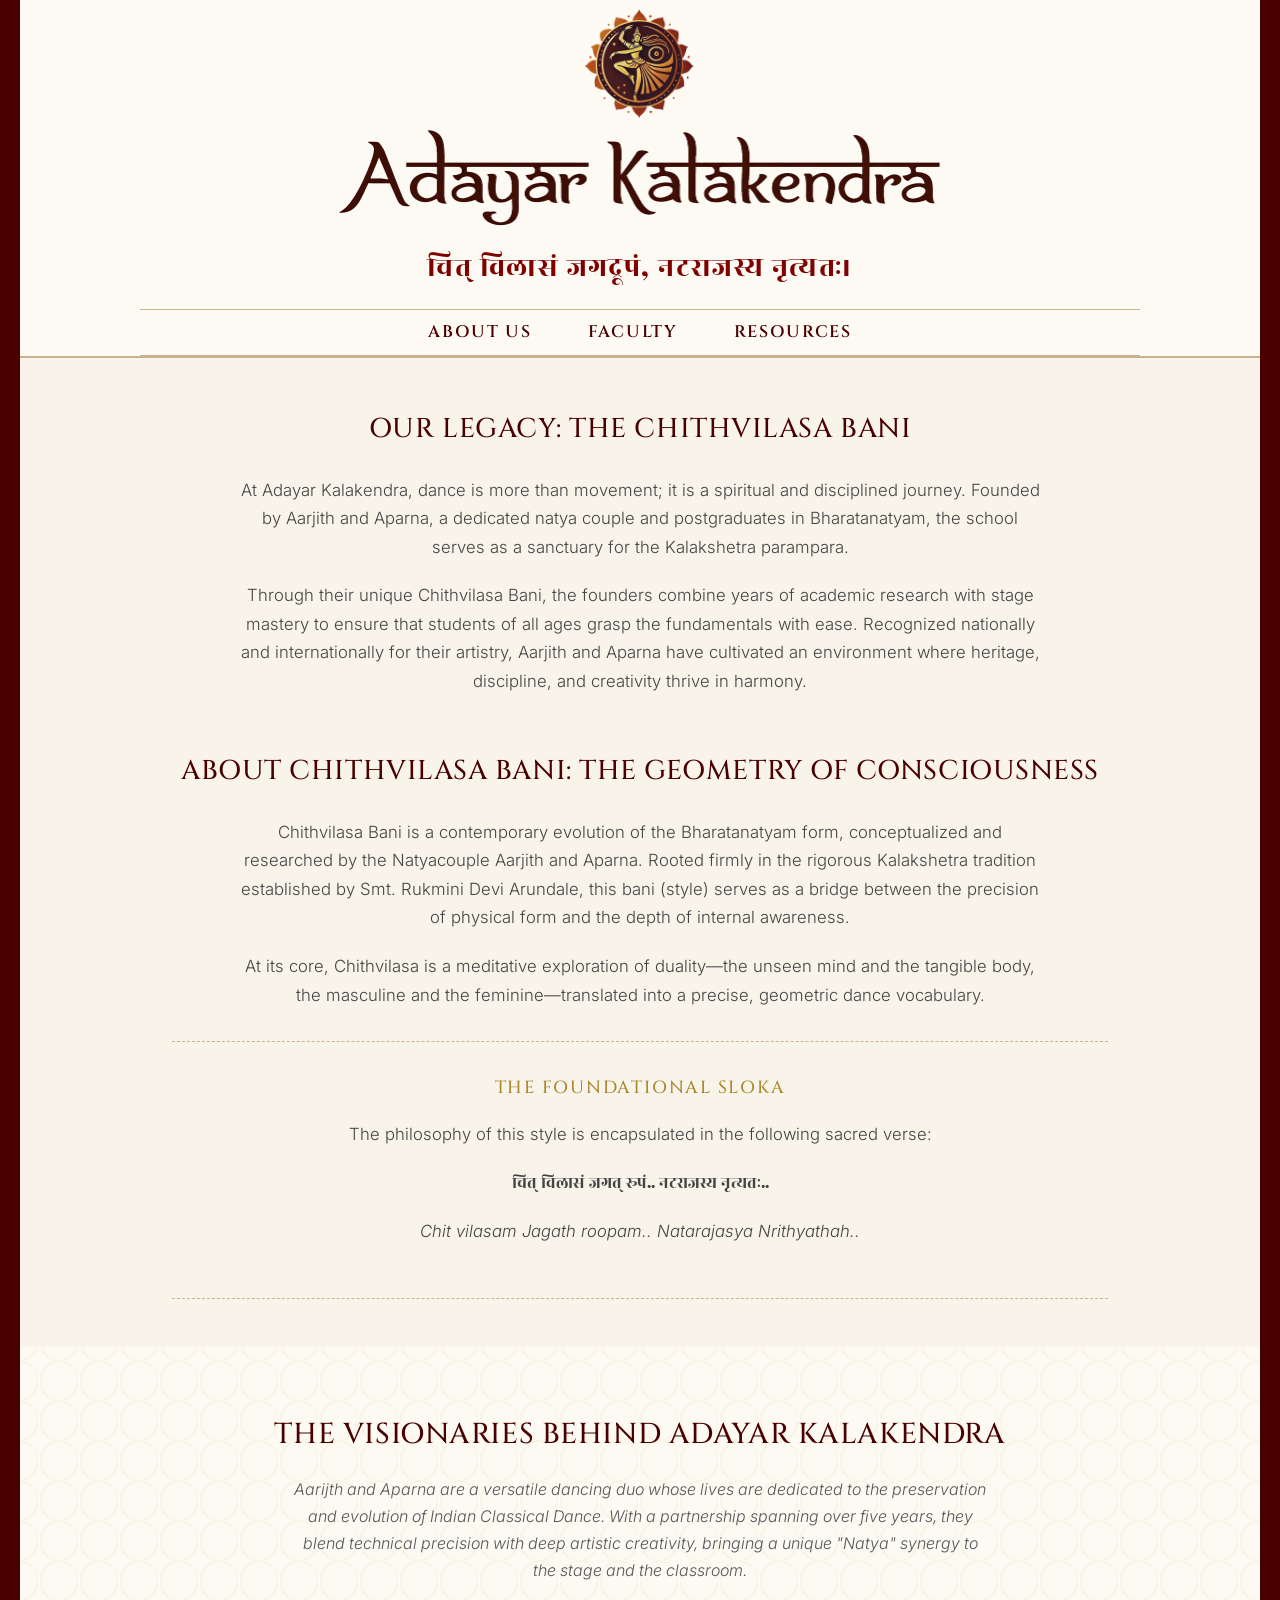
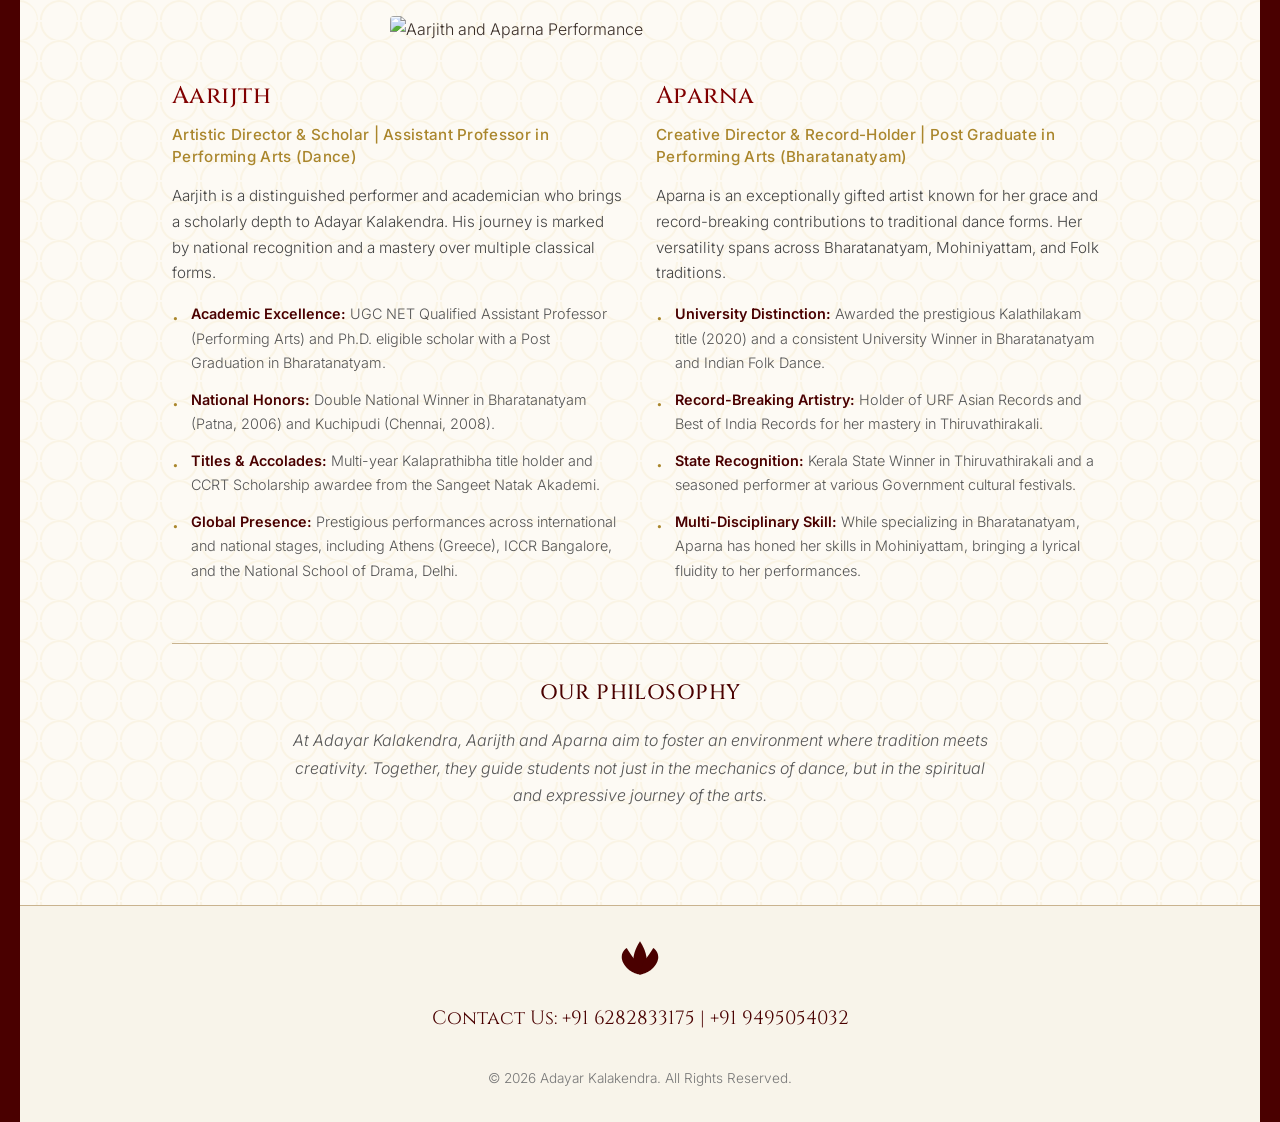
==== index.html @ 2e7eacbe "Update index.html Added Resource Page for blogs" ====
<!DOCTYPE html>
<html lang="en">
<head>
  <meta charset="UTF-8" />
  <meta name="viewport" content="width=device-width, initial-scale=1.0" />
  <title>Adayar Kalakendra</title>
  <!-- Google Fonts: Cinzel for elegant headings, Inter for body, Rozha One for traditional serif -->
  <link rel="preconnect" href="https://fonts.googleapis.com">
  <link rel="preconnect" href="https://fonts.gstatic.com" crossorigin>
  <link href="https://fonts.googleapis.com/css2?family=Cinzel:wght@500;700&family=Inter:wght@300;400;600&family=Rozha+One&display=swap" rel="stylesheet">
  <link rel="stylesheet" href="./style.css" />
</head>
<body>
  <header class="main-header">
    <div class="logo-area">
      <!-- The logo of a dancing Nataraja is placed prominently at the top left (flex structure handles layout) -->
      <img src="assets/LogoImageTransparent.png" alt="Nataraja Logo" class="nataraja-logo" />
      <img src="assets/LogoTitle.png" alt="Adayar Kalakendra Title" class="title-logo" />
    </div>
    
    <div class="sloka-banner">
      <p class="sloka-text">चित् विलासं जगद्रूपं, नटराजस्य नृत्यतः।</p>
    </div>

    <nav class="top-nav">
      <ul>
        <li><a href="#about">About Us</a></li>
        <li><a href="#faculty">Faculty</a></li>
	<li><a href="resources.html">Resources</a></li>
      </ul>
    </nav>
  </header>

  <main>
    <section id="about" class="legacy-section">
      <div class="container dual-layout">
        <div class="legacy-text">
          <h2>Our Legacy: The Chithvilasa Bani</h2>
          <p>At Adayar Kalakendra, dance is more than movement; it is a spiritual and disciplined journey. Founded by Aarjith and Aparna, a dedicated natya couple and postgraduates in Bharatanatyam, the school serves as a sanctuary for the Kalakshetra parampara.</p>
          <p>Through their unique Chithvilasa Bani, the founders combine years of academic research with stage mastery to ensure that students of all ages grasp the fundamentals with ease. Recognized nationally and internationally for their artistry, Aarjith and Aparna have cultivated an environment where heritage, discipline, and creativity thrive in harmony.</p>
        </div>
        <div class="philosophy-text">
          <h2>About Chithvilasa Bani: The Geometry of Consciousness</h2>
          <p>Chithvilasa Bani is a contemporary evolution of the Bharatanatyam form, conceptualized and researched by the Natyacouple Aarjith and Aparna. Rooted firmly in the rigorous Kalakshetra tradition established by Smt. Rukmini Devi Arundale, this bani (style) serves as a bridge between the precision of physical form and the depth of internal awareness.</p>
          <p>At its core, Chithvilasa is a meditative exploration of duality—the unseen mind and the tangible body, the masculine and the feminine—translated into a precise, geometric dance vocabulary.</p>
          <div class="foundational-sloka">
            <h3>The Foundational Sloka</h3>
            <p>The philosophy of this style is encapsulated in the following sacred verse:</p>
            <p class="sloka-sanskrit">चित् विलासं जगत् रूपं.. नटराजस्य नृत्यतः..</p>
            <p class="sloka-english">Chit vilasam Jagath roopam.. Natarajasya Nrithyathah..</p>
          </div>
        </div>
      </div>
    </section>

    <section id="faculty" class="visionaries-section">
      <div class="container">
        <h2>The Visionaries Behind Adayar Kalakendra</h2>
        <p class="intro-text">Aarijth and Aparna are a versatile dancing duo whose lives are dedicated to the preservation and evolution of Indian Classical Dance. With a partnership spanning over five years, they blend technical precision with deep artistic creativity, bringing a unique "Natya" synergy to the stage and the classroom.</p>
        
        <div class="founder-profiles">
          <div class="founder-image-wrapper">
             <!-- Use IMG_6298.png for Founders -->
             <img src="assets/IMG_6298.png" alt="Aarjith and Aparna Performance" class="founder-img" />
          </div>
          
          <div class="founder-details">
            <div class="profile-card">
              <h3>Aarijth</h3>
              <h4>Artistic Director & Scholar | Assistant Professor in Performing Arts (Dance)</h4>
              <p>Aarjith is a distinguished performer and academician who brings a scholarly depth to Adayar Kalakendra. His journey is marked by national recognition and a mastery over multiple classical forms.</p>
              <ul>
                <li><strong>Academic Excellence:</strong> UGC NET Qualified Assistant Professor (Performing Arts) and Ph.D. eligible scholar with a Post Graduation in Bharatanatyam.</li>
                <li><strong>National Honors:</strong> Double National Winner in Bharatanatyam (Patna, 2006) and Kuchipudi (Chennai, 2008).</li>
                <li><strong>Titles & Accolades:</strong> Multi-year Kalaprathibha title holder and CCRT Scholarship awardee from the Sangeet Natak Akademi.</li>
                <li><strong>Global Presence:</strong> Prestigious performances across international and national stages, including Athens (Greece), ICCR Bangalore, and the National School of Drama, Delhi.</li>
              </ul>
            </div>

            <div class="profile-card">
              <h3>Aparna</h3>
              <h4>Creative Director & Record-Holder | Post Graduate in Performing Arts (Bharatanatyam)</h4>
              <p>Aparna is an exceptionally gifted artist known for her grace and record-breaking contributions to traditional dance forms. Her versatility spans across Bharatanatyam, Mohiniyattam, and Folk traditions.</p>
              <ul>
                <li><strong>University Distinction:</strong> Awarded the prestigious Kalathilakam title (2020) and a consistent University Winner in Bharatanatyam and Indian Folk Dance.</li>
                <li><strong>Record-Breaking Artistry:</strong> Holder of URF Asian Records and Best of India Records for her mastery in Thiruvathirakali.</li>
                <li><strong>State Recognition:</strong> Kerala State Winner in Thiruvathirakali and a seasoned performer at various Government cultural festivals.</li>
                <li><strong>Multi-Disciplinary Skill:</strong> While specializing in Bharatanatyam, Aparna has honed her skills in Mohiniyattam, bringing a lyrical fluidity to her performances.</li>
              </ul>
            </div>
          </div>
        </div>

        <div class="philosophy-box">
          <h3>Our Philosophy</h3>
          <p>At Adayar Kalakendra, Aarijth and Aparna aim to foster an environment where tradition meets creativity. Together, they guide students not just in the mechanics of dance, but in the spiritual and expressive journey of the arts.</p>
        </div>
      </div>
    </section>

  </main>

  <footer class="main-footer">
    <div class="footer-content">
      <div class="lotus-icon">
        <svg fill="currentColor" viewBox="0 0 24 24" class="lotus-svg">
          <!-- Geometric minimal lotus SVG representation -->
          <path d="M12 2C12 2 8 8 8 13C8 18 12 22 12 22C12 22 16 18 16 13C16 8 12 2 12 2Z"/>
          <path d="M12 22C12 22 5 21 2 15C-1 9 4 6 4 6C4 6 7 11 9 13C11 15 12 22 12 22Z"/>
          <path d="M12 22C12 22 19 21 22 15C25 9 20 6 20 6C20 6 17 11 15 13C13 15 12 22 12 22Z"/>
        </svg>
      </div>
      <div class="contact-info">
        <p>Contact Us: +91 6282833175 | +91 9495054032</p>
      </div>
      <p class="copyright">&copy; 2026 Adayar Kalakendra. All Rights Reserved.</p>
    </div>
  </footer>
</body>
</html>
---- style.css ----
:root {
  --bg-parchment: #fdfaf4;
  --bg-darker: #f8f4ea;
  --maroon: #800000;
  --maroon-dark: #4a0000;
  --maroon-light: #9c2e2e;
  --gold: #d4af37;
  --gold-dark: #aa862c;
  --gold-tan: #c9b38f;
  --text-dark: #3a2e28;
  --text-light: #fdfaf4;
  --shadow-subtle: rgba(74, 0, 0, 0.05);
}

* {
  margin: 0;
  padding: 0;
  box-sizing: border-box;
  scroll-behavior: smooth;
}

html {
  background-color: #e6dac3; /* Warm darker background to contrast with main page */
}

body {
  font-family: 'Inter', sans-serif;
  background-color: var(--bg-parchment);
  background-image: url("data:image/svg+xml,%3Csvg width='40' height='40' viewBox='0 0 40 40' xmlns='http://www.w3.org/2000/svg'%3E%3Cpath d='M20 20c0-11.046 8.954-20 20-20v2c-9.941 0-18 8.059-18 18h-2zm-2 0C18 8.954 9.046 0-1 0v2c9.941 0 18 8.059 18 18h2zm0 2c0 11.046-8.954 20-20 20v-2c9.941 0 18-8.059 18-18h2zm2 0c0 11.046 8.954 20 20 20v-2c-9.941 0-18-8.059-18-18h-2z' fill='%23d4af37' fill-opacity='0.08' fill-rule='evenodd'/%3E%3C/svg%3E");
  color: var(--text-dark);
  line-height: 1.7;
  font-weight: 300;
  max-width: 1300px;
  margin: 0 auto;
  border-left: 20px solid var(--maroon-dark);
  border-right: 20px solid var(--maroon-dark);
  box-shadow: 0 0 30px rgba(44, 30, 22, 0.2);
}

h1,
h2,
h3,
h4 {
  font-family: 'Cinzel', serif;
  color: var(--maroon-dark);
  font-weight: 500;
  letter-spacing: 0.02em;
}

.sloka-sanskrit,
.sloka-text {
  font-family: 'Rozha One', serif;
}

/* Header */
.main-header {
  background: linear-gradient(rgba(253, 250, 244, 0.2), rgba(253, 250, 244, 0.2)), url('assets/bg.jpeg') center/cover no-repeat;
  background-color: var(--bg-parchment);
  display: flex;
  flex-direction: column;
  align-items: center;
  padding-top: 0.5rem;
  border-bottom: 2px solid var(--gold-tan);
}

.logo-area {
  display: flex;
  flex-direction: column;
  align-items: center;
  gap: 0;
  margin-bottom: 0;
}

.nataraja-logo {
  height: 120px;
  /* Big logo */
  width: auto;
}

.title-logo {
  height: 100px;
  /* Bigger and prominent */
  width: auto;
}

.top-nav {
  width: 90%;
  max-width: 1000px;
  padding: 0.5rem 0;
  border-top: 1px solid var(--gold-tan);
  border-bottom: 1px solid var(--gold-tan);
  margin-bottom: 0;
}

.top-nav ul {
  display: flex;
  justify-content: center;
  list-style: none;
  gap: 3.5rem;
}

.top-nav a {
  text-decoration: none;
  color: var(--maroon-dark);
  font-family: 'Cinzel', serif;
  font-weight: 600;
  font-size: 1.05rem;
  text-transform: uppercase;
  letter-spacing: 0.1em;
  transition: color 0.3s ease;
}

.top-nav a:hover {
  color: var(--gold-dark);
}

.sloka-banner {
  text-align: center;
  padding: 1rem 0;
  width: 100%;
}

.sloka-text {
  font-size: 1.8rem;
  color: var(--maroon);
  letter-spacing: 0.05em;
  text-shadow: 1px 1px 2px rgba(253, 250, 244, 0.8);
}

/* Layouts */
.container {
  max-width: 1000px;
  /* tighter max width for reading */
  margin: 0 auto;
  padding: 0 2rem;
}

/* Legacy Section */
.legacy-section {
  padding: 3rem 0;
  background-color: var(--bg-darker);
}

.dual-layout {
  display: grid;
  grid-template-columns: 1fr;
  gap: 2rem;
  text-align: center;
}

.legacy-text h2,
.philosophy-text h2 {
  font-size: 1.7rem;
  margin-bottom: 1.5rem;
  color: var(--maroon-dark);
  text-transform: uppercase;
}

.legacy-text p,
.philosophy-text p {
  margin-bottom: 1.25rem;
  font-size: 1.05rem;
  max-width: 800px;
  margin-left: auto;
  margin-right: auto;
  color: #444;
}

.foundational-sloka {
  margin-top: 2rem;
  padding: 2rem 0;
  border-top: 1px dashed var(--gold-tan);
  border-bottom: 1px dashed var(--gold-tan);
}

.foundational-sloka h3 {
  font-size: 1.1rem;
  margin-bottom: 1rem;
  color: var(--gold-dark);
  text-transform: uppercase;
  letter-spacing: 0.1em;
}

.sloka-sanskrit {
  font-size: 1.6rem;
  color: var(--maroon);
  margin-bottom: 1rem;
}

.sloka-english {
  font-style: italic;
  color: var(--maroon-light);
  font-size: 1rem;
}

/* Visionaries Section */
.visionaries-section {
  padding: 4rem 0;
}

.visionaries-section>.container>h2 {
  text-align: center;
  font-size: 1.8rem;
  margin-bottom: 1rem;
  text-transform: uppercase;
  color: var(--maroon-dark);
}

.intro-text {
  text-align: center;
  max-width: 700px;
  margin: 0 auto 2rem;
  font-size: 1rem;
  font-style: italic;
  color: #555;
}

.founder-profiles {
  display: flex;
  flex-direction: column;
  gap: 2rem;
  align-items: center;
}

.founder-image-wrapper {
  width: 100%;
  max-width: 500px;
  margin: 0 auto;
}

.founder-img {
  width: 100%;
  height: auto;
  display: block;
  border-radius: 4px;
}

.founder-details {
  display: grid;
  grid-template-columns: 1fr 1fr;
  gap: 2rem;
  width: 100%;
}

.profile-card {
  text-align: left;
}

.profile-card h3 {
  font-size: 1.5rem;
  color: var(--maroon);
  margin-bottom: 0.5rem;
}

.profile-card h4 {
  font-family: 'Inter', sans-serif;
  color: var(--gold-dark);
  font-weight: 500;
  margin: 0.5rem 0 1rem;
  font-size: 0.95rem;
  line-height: 1.4;
}

.profile-card>p {
  font-size: 0.95rem;
  margin-bottom: 1rem;
  color: #444;
}

.profile-card ul {
  list-style-type: none;
}

.profile-card li {
  margin-bottom: 0.75rem;
  position: relative;
  padding-left: 1.2rem;
  font-size: 0.9rem;
  color: #555;
}

.profile-card li::before {
  content: '·';
  position: absolute;
  left: 0;
  color: var(--gold-dark);
  font-size: 2rem;
  line-height: 0.8;
  top: 4px;
}

.profile-card li strong {
  color: var(--maroon-dark);
  font-weight: 600;
}

.philosophy-box {
  margin-top: 3rem;
  text-align: center;
  padding: 2rem 0;
  border-top: 1px solid var(--gold-tan);
}

.philosophy-box h3 {
  color: var(--maroon-dark);
  margin-bottom: 1rem;
  font-size: 1.3rem;
  text-transform: uppercase;
}

.philosophy-box p {
  font-size: 1rem;
  max-width: 700px;
  margin: 0 auto;
  font-style: italic;
  color: #555;
}

/* Footer */
.main-footer {
  background-color: var(--bg-darker);
  padding: 2rem;
  text-align: center;
  border-top: 1px solid var(--gold-tan);
}

.lotus-icon {
  margin-bottom: 1rem;
}

.lotus-svg {
  width: 40px;
  height: 40px;
  color: var(--maroon-dark);
}

.contact-info {
  font-size: 1.2rem;
  font-family: 'Cinzel', serif;
  margin-bottom: 1rem;
  color: var(--maroon-dark);
}

.copyright {
  font-size: 0.85rem;
  color: #777;
  padding-top: 1rem;
}

/* Responsive */
@media (max-width: 900px) {
  .founder-details {
    flex-direction: column;
    grid-template-columns: 1fr;
    gap: 2rem;
  }

  .top-nav ul {
    gap: 1.5rem;
    flex-wrap: wrap;
  }

  .nataraja-logo {
    height: 120px;
  }

  .title-logo {
    height: 80px;
  }
}
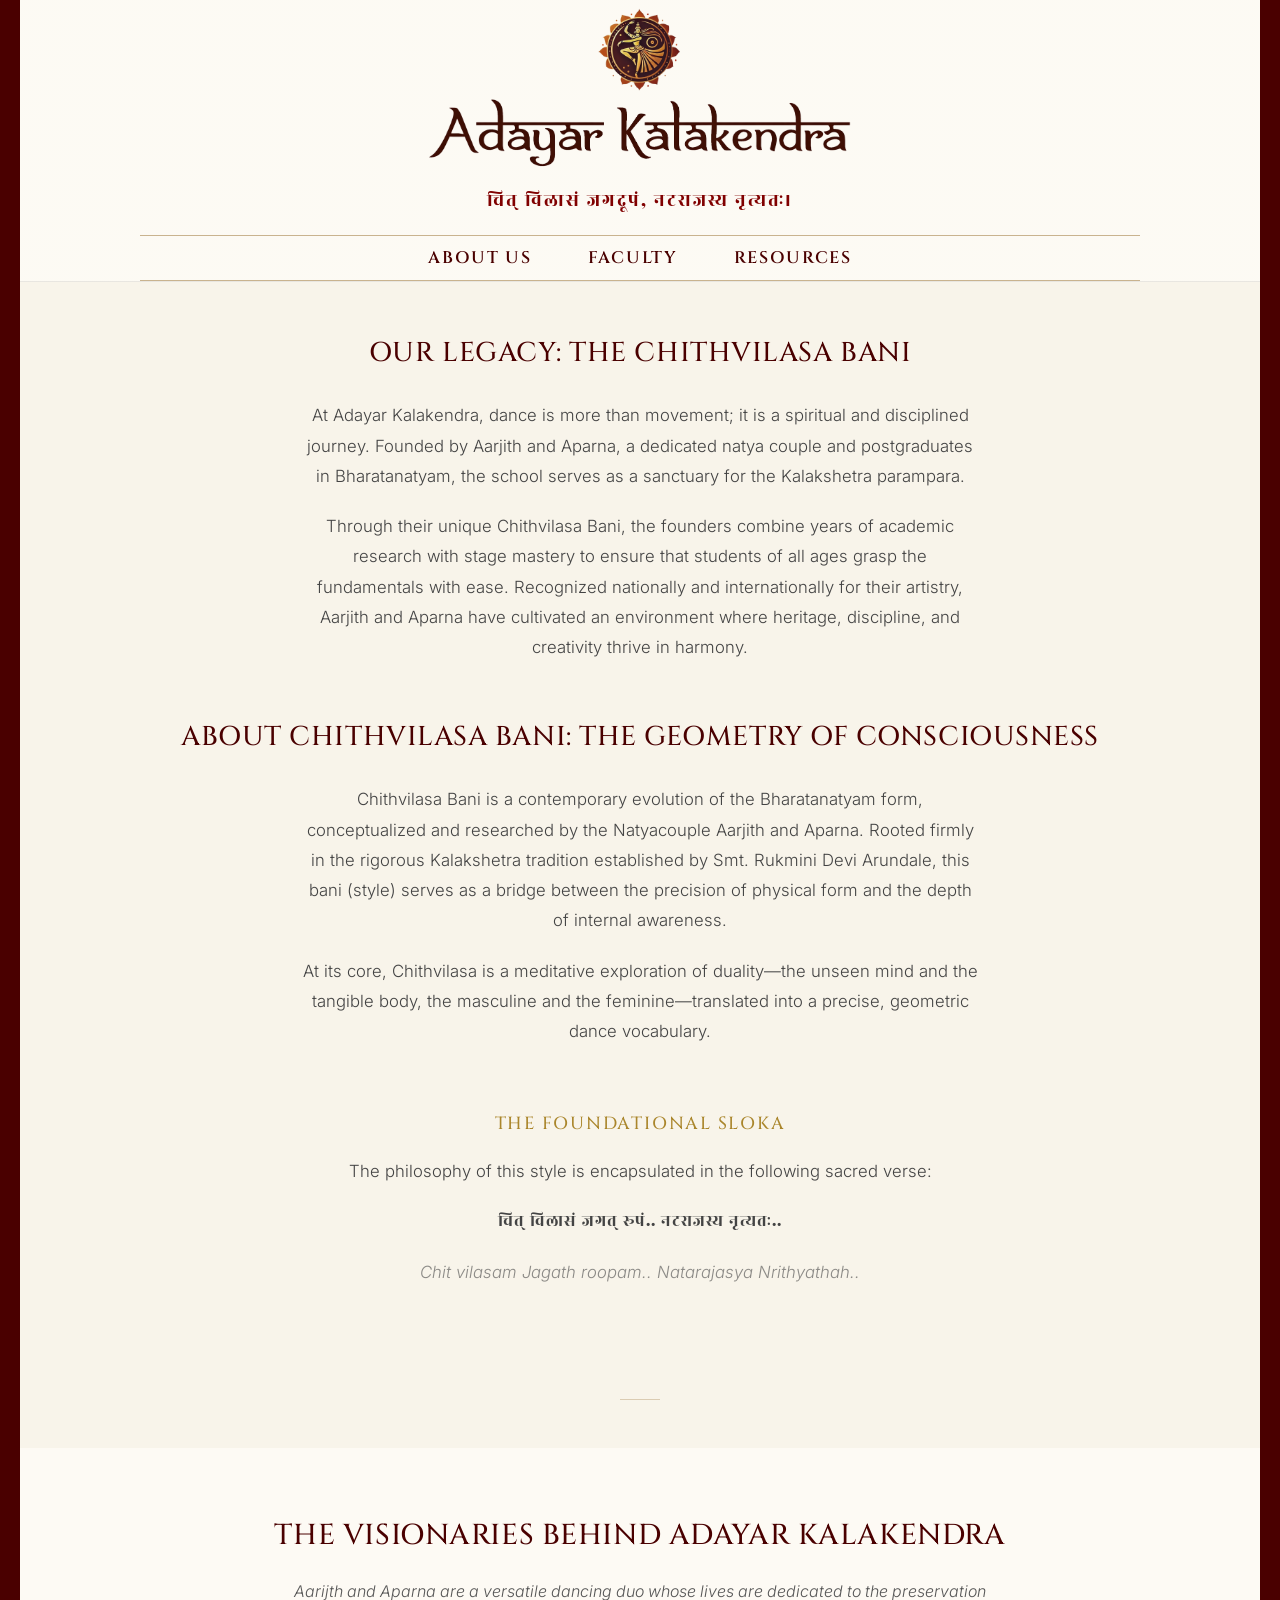
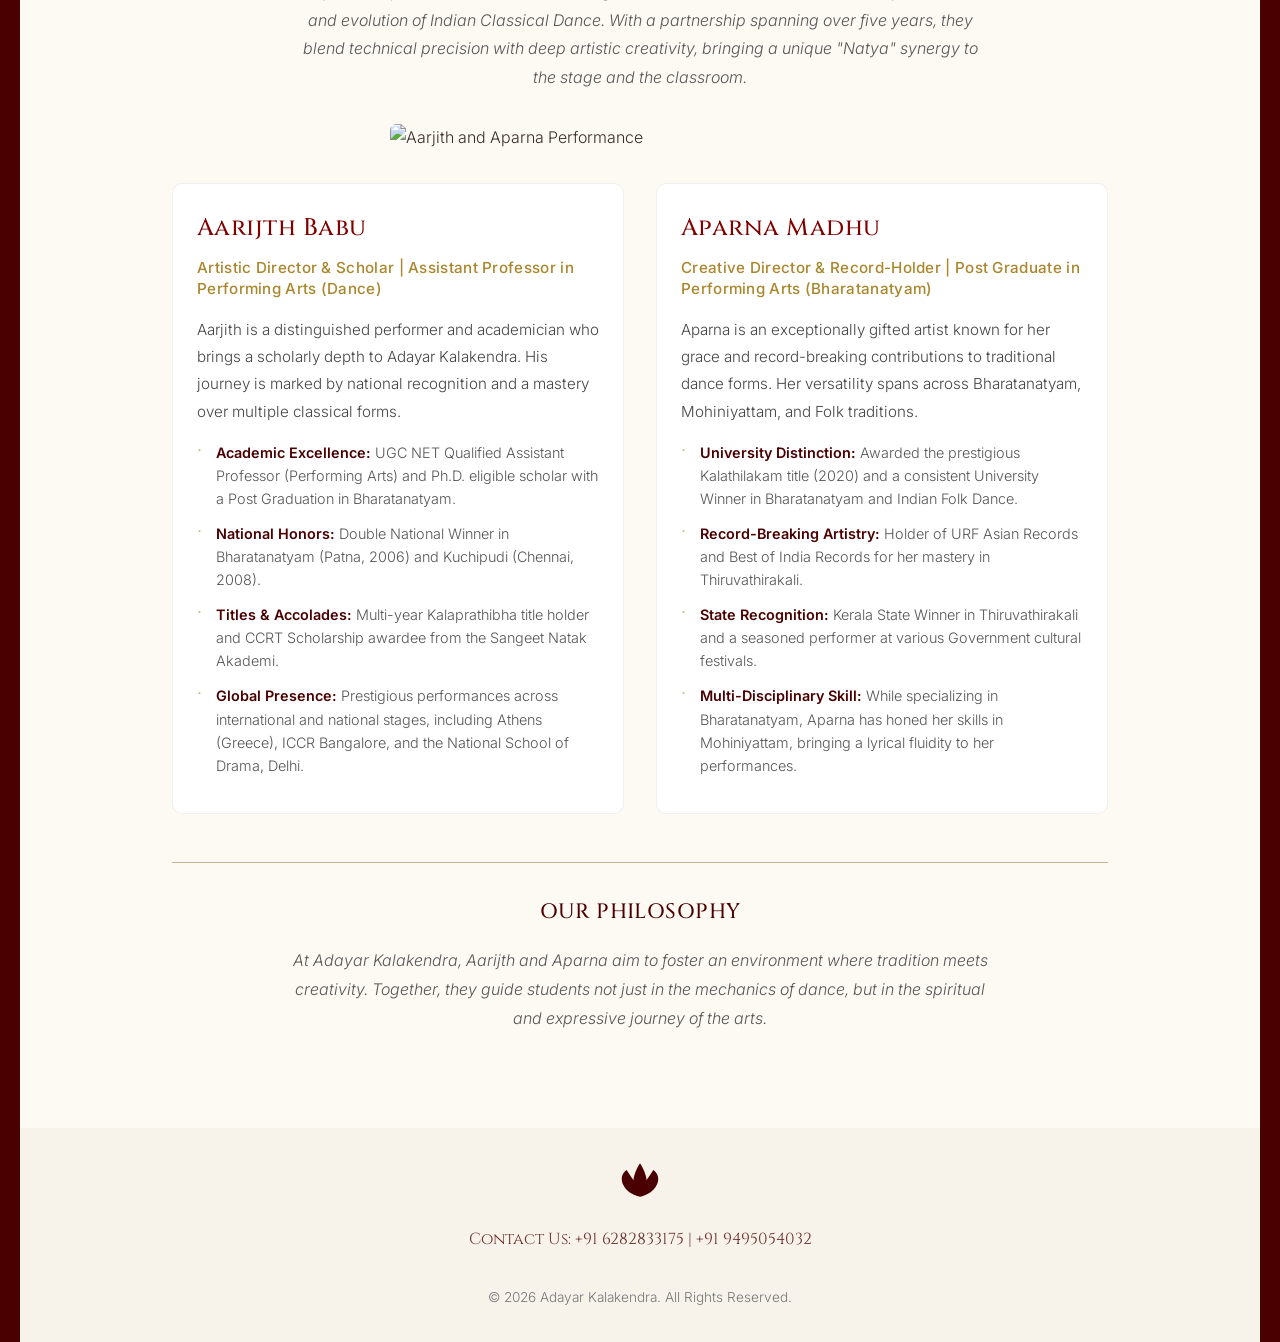
==== commit 66611936: "Update index.html Updated" ====
--- a/index.html
+++ b/index.html
@@ -66,7 +66,7 @@
           
           <div class="founder-details">
             <div class="profile-card">
-              <h3>Aarijth</h3>
+              <h3>Aarijth Babu</h3>
               <h4>Artistic Director & Scholar | Assistant Professor in Performing Arts (Dance)</h4>
               <p>Aarjith is a distinguished performer and academician who brings a scholarly depth to Adayar Kalakendra. His journey is marked by national recognition and a mastery over multiple classical forms.</p>
               <ul>
@@ -78,7 +78,7 @@
             </div>
 
             <div class="profile-card">
-              <h3>Aparna</h3>
+              <h3>Aparna Madhu</h3>
               <h4>Creative Director & Record-Holder | Post Graduate in Performing Arts (Bharatanatyam)</h4>
               <p>Aparna is an exceptionally gifted artist known for her grace and record-breaking contributions to traditional dance forms. Her versatility spans across Bharatanatyam, Mohiniyattam, and Folk traditions.</p>
               <ul>
--- a/style.css
+++ b/style.css
@@ -23,18 +23,47 @@
   background-color: #e6dac3; /* Warm darker background to contrast with main page */
 }
 
+.container {
+  max-width: 1100px;
+  margin: 0 auto;
+}
+
+p {
+  line-height: 1.8;
+  font-weight: 300;
+}
+
+section {
+  padding: 100px 0;
+}
+
+section:not(:last-child)::after {
+  content: "";
+  display: block;
+  width: 40px;
+  height: 1px;
+  background: var(--gold-tan);
+  margin: 60px auto 0;
+  opacity: 0.6;
+}
+
 body {
   font-family: 'Inter', sans-serif;
   background-color: var(--bg-parchment);
-  background-image: url("data:image/svg+xml,%3Csvg width='40' height='40' viewBox='0 0 40 40' xmlns='http://www.w3.org/2000/svg'%3E%3Cpath d='M20 20c0-11.046 8.954-20 20-20v2c-9.941 0-18 8.059-18 18h-2zm-2 0C18 8.954 9.046 0-1 0v2c9.941 0 18 8.059 18 18h2zm0 2c0 11.046-8.954 20-20 20v-2c9.941 0 18-8.059 18-18h2zm2 0c0 11.046 8.954 20 20 20v-2c-9.941 0-18-8.059-18-18h-2z' fill='%23d4af37' fill-opacity='0.08' fill-rule='evenodd'/%3E%3C/svg%3E");
+  background-image: none;
   color: var(--text-dark);
   line-height: 1.7;
   font-weight: 300;
   max-width: 1300px;
   margin: 0 auto;
-  border-left: 20px solid var(--maroon-dark);
-  border-right: 20px solid var(--maroon-dark);
-  box-shadow: 0 0 30px rgba(44, 30, 22, 0.2);
+    box-shadow: none;
+}
+
+@media (min-width: 1024px) {
+  body {
+    border-left: 20px solid var(--maroon-dark);
+    border-right: 20px solid var(--maroon-dark);
+  }
 }
 
 h1,
@@ -42,15 +71,30 @@
 h3,
 h4 {
   font-family: 'Cinzel', serif;
-  color: var(--maroon-dark);
+  color: #2a2a2a;
   font-weight: 500;
   letter-spacing: 0.02em;
 }
+
+img {
+  border-radius: 6px;
+}
+
 
 .sloka-sanskrit,
 .sloka-text {
   font-family: 'Rozha One', serif;
 }
+
+a {
+  transition: opacity 0.3s ease;
+}
+
+a:hover {
+  opacity: 0.7;
+}
+
+
 
 /* Header */
 .main-header {
@@ -60,7 +104,7 @@
   flex-direction: column;
   align-items: center;
   padding-top: 0.5rem;
-  border-bottom: 2px solid var(--gold-tan);
+  border-bottom: 1px solid rgba(0,0,0,0.08);
 }
 
 .logo-area {
@@ -72,13 +116,13 @@
 }
 
 .nataraja-logo {
-  height: 120px;
+  height: 90px;
   /* Big logo */
   width: auto;
 }
 
 .title-logo {
-  height: 100px;
+  height: 70px;
   /* Bigger and prominent */
   width: auto;
 }
@@ -121,10 +165,10 @@
 }
 
 .sloka-text {
-  font-size: 1.8rem;
+  font-size: 1.2rem;
   color: var(--maroon);
-  letter-spacing: 0.05em;
-  text-shadow: 1px 1px 2px rgba(253, 250, 244, 0.8);
+  letter-spacing: 0.1em;
+  
 }
 
 /* Layouts */
@@ -160,7 +204,7 @@
 .philosophy-text p {
   margin-bottom: 1.25rem;
   font-size: 1.05rem;
-  max-width: 800px;
+  max-width: 680px;
   margin-left: auto;
   margin-right: auto;
   color: #444;
@@ -169,8 +213,8 @@
 .foundational-sloka {
   margin-top: 2rem;
   padding: 2rem 0;
-  border-top: 1px dashed var(--gold-tan);
-  border-bottom: 1px dashed var(--gold-tan);
+  border:none;
+  text-align: center;
 }
 
 .foundational-sloka h3 {
@@ -182,14 +226,16 @@
 }
 
 .sloka-sanskrit {
-  font-size: 1.6rem;
+  font-size: 1.8rem;
   color: var(--maroon);
   margin-bottom: 1rem;
+  letter-spacing: 1px;
 }
 
 .sloka-english {
   font-style: italic;
   color: var(--maroon-light);
+   opacity: 0.6;
   font-size: 1rem;
 }
 
@@ -232,7 +278,7 @@
   width: 100%;
   height: auto;
   display: block;
-  border-radius: 4px;
+  border-radius: 6px;
 }
 
 .founder-details {
@@ -243,6 +289,10 @@
 }
 
 .profile-card {
+   padding: 24px;
+  border: 1px solid rgba(0,0,0,0.06);
+  border-radius: 10px;
+  background: #fff;
   text-align: left;
 }
 
@@ -277,6 +327,7 @@
   padding-left: 1.2rem;
   font-size: 0.9rem;
   color: #555;
+  line-height: 1.6;
 }
 
 .profile-card li::before {
@@ -284,9 +335,10 @@
   position: absolute;
   left: 0;
   color: var(--gold-dark);
-  font-size: 2rem;
+  font-size: 1.2rem;
   line-height: 0.8;
-  top: 4px;
+  top: 2px;
+  opacity: 0.6;
 }
 
 .profile-card li strong {
@@ -318,10 +370,10 @@
 
 /* Footer */
 .main-footer {
-  background-color: var(--bg-darker);
+  background-color: #f7f3eb;
   padding: 2rem;
   text-align: center;
-  border-top: 1px solid var(--gold-tan);
+  border-top: none;
 }
 
 .lotus-icon {
@@ -335,10 +387,11 @@
 }
 
 .contact-info {
-  font-size: 1.2rem;
+  font-size: 1rem;
   font-family: 'Cinzel', serif;
   margin-bottom: 1rem;
   color: var(--maroon-dark);
+  opacity: 0.8;
 }
 
 .copyright {
@@ -367,4 +420,169 @@
   .title-logo {
     height: 80px;
   }
-}+}
+
+
+
+/* Resources Page Specific Styles */
+.resources-header {
+  text-align: center;
+  padding: 4rem 0 2rem;
+}
+
+.resources-header h1 {
+  font-size: 2.5rem;
+  margin-bottom: 1rem;
+}
+
+.blog-grid {
+  display: grid;
+  grid-template-columns: repeat(auto-fill, minmax(300px, 1fr));
+  gap: 2.5rem;
+  padding-bottom: 5rem;
+}
+
+.blog-card {
+  background: white;
+  padding: 2rem;
+  border: 1px solid var(--gold-tan);
+  border-radius: 4px;
+  transition: transform 0.3s ease, box-shadow 0.3s ease;
+}
+
+.blog-card:hover {
+  transform: translateY(-5px);
+  box-shadow: 0 10px 20px rgba(128, 0, 0, 0.1);
+}
+
+.blog-date {
+  font-size: 0.8rem;
+  color: var(--gold-dark);
+  text-transform: uppercase;
+  letter-spacing: 1px;
+  margin-bottom: 0.5rem;
+}
+
+.blog-card h3 {
+  font-size: 1.3rem;
+  margin-bottom: 1rem;
+  line-height: 1.3;
+}
+
+.blog-card p {
+  font-size: 0.95rem;
+  color: #555;
+  margin-bottom: 1.5rem;
+}
+
+.read-more {
+  color: var(--maroon);
+  text-decoration: none;
+  font-weight: 600;
+  font-family: 'Cinzel', serif;
+  font-size: 0.9rem;
+}
+
+.read-more:hover {
+  color: var(--maroon-light);
+}
+
+
+
+/* Article Page Layout */
+.article-layout {
+  display: grid;
+  grid-template-columns: 4fr 1fr; /* 4 parts content, 1 part sidebar */
+  gap: 4rem;
+  padding: 4rem 2rem;
+}
+
+.breadcrumbs {
+  font-size: 0.85rem;
+  margin-bottom: 1.5rem;
+  color: var(--gold-dark);
+}
+
+.breadcrumbs a {
+  text-decoration: none;
+  color: var(--maroon);
+}
+
+.post-header h1 {
+  font-size: 2rem;
+  margin-bottom: 1rem;
+}
+
+.post-content p {
+  margin-bottom: 1.5rem;
+  font-size: 1rem;
+  color: #333;
+}
+
+/* Sidebar Styling */
+.sidebar {
+  border-left: 1px solid var(--gold-tan);
+  padding-left: 2.5rem;
+}
+
+.sidebar h3 {
+  font-size: 1rem;
+  margin-bottom: 1.5rem;
+  text-transform: uppercase;
+}
+
+.quick-links {
+  list-style: none;
+}
+
+.quick-links li {
+  margin-bottom: 1rem;
+  border-bottom: 1px solid #eee;
+  padding-bottom: 0.5rem;
+}
+
+.quick-links a {
+  text-decoration: none;
+  color: var(--text-dark);
+  font-size: 0.85rem;
+  transition: color 0.3s;
+}
+
+.quick-links a:hover, .quick-links a.active {
+  color: var(--maroon);
+  font-weight: 600;
+}
+
+.sidebar-cta {
+  margin-top: 3rem;
+  background-color: var(--maroon-dark);
+  color: white;
+  padding: 1.5rem;
+  border-radius: 4px;
+}
+
+.sidebar-cta h4 { color: var(--gold); margin-bottom: 0.5rem; }
+.sidebar-cta p { font-size: 0.75rem; margin-bottom: 1rem; color: #ccc; }
+
+.btn-small {
+  background: var(--gold);
+  color: var(--maroon-dark);
+  padding: 0.5rem 0.5rem;
+  text-decoration: none;
+  font-weight: bold;
+  font-size: 0.8rem;
+  border-radius: 2px;
+}
+
+/* Responsive sidebar */
+@media (max-width: 800px) {
+  .article-layout {
+    grid-template-columns: 1fr;
+  }
+  .sidebar {
+    border-left: none;
+    border-top: 1px solid var(--gold-tan);
+    padding-left: 0;
+    padding-top: 2rem;
+  }
+}
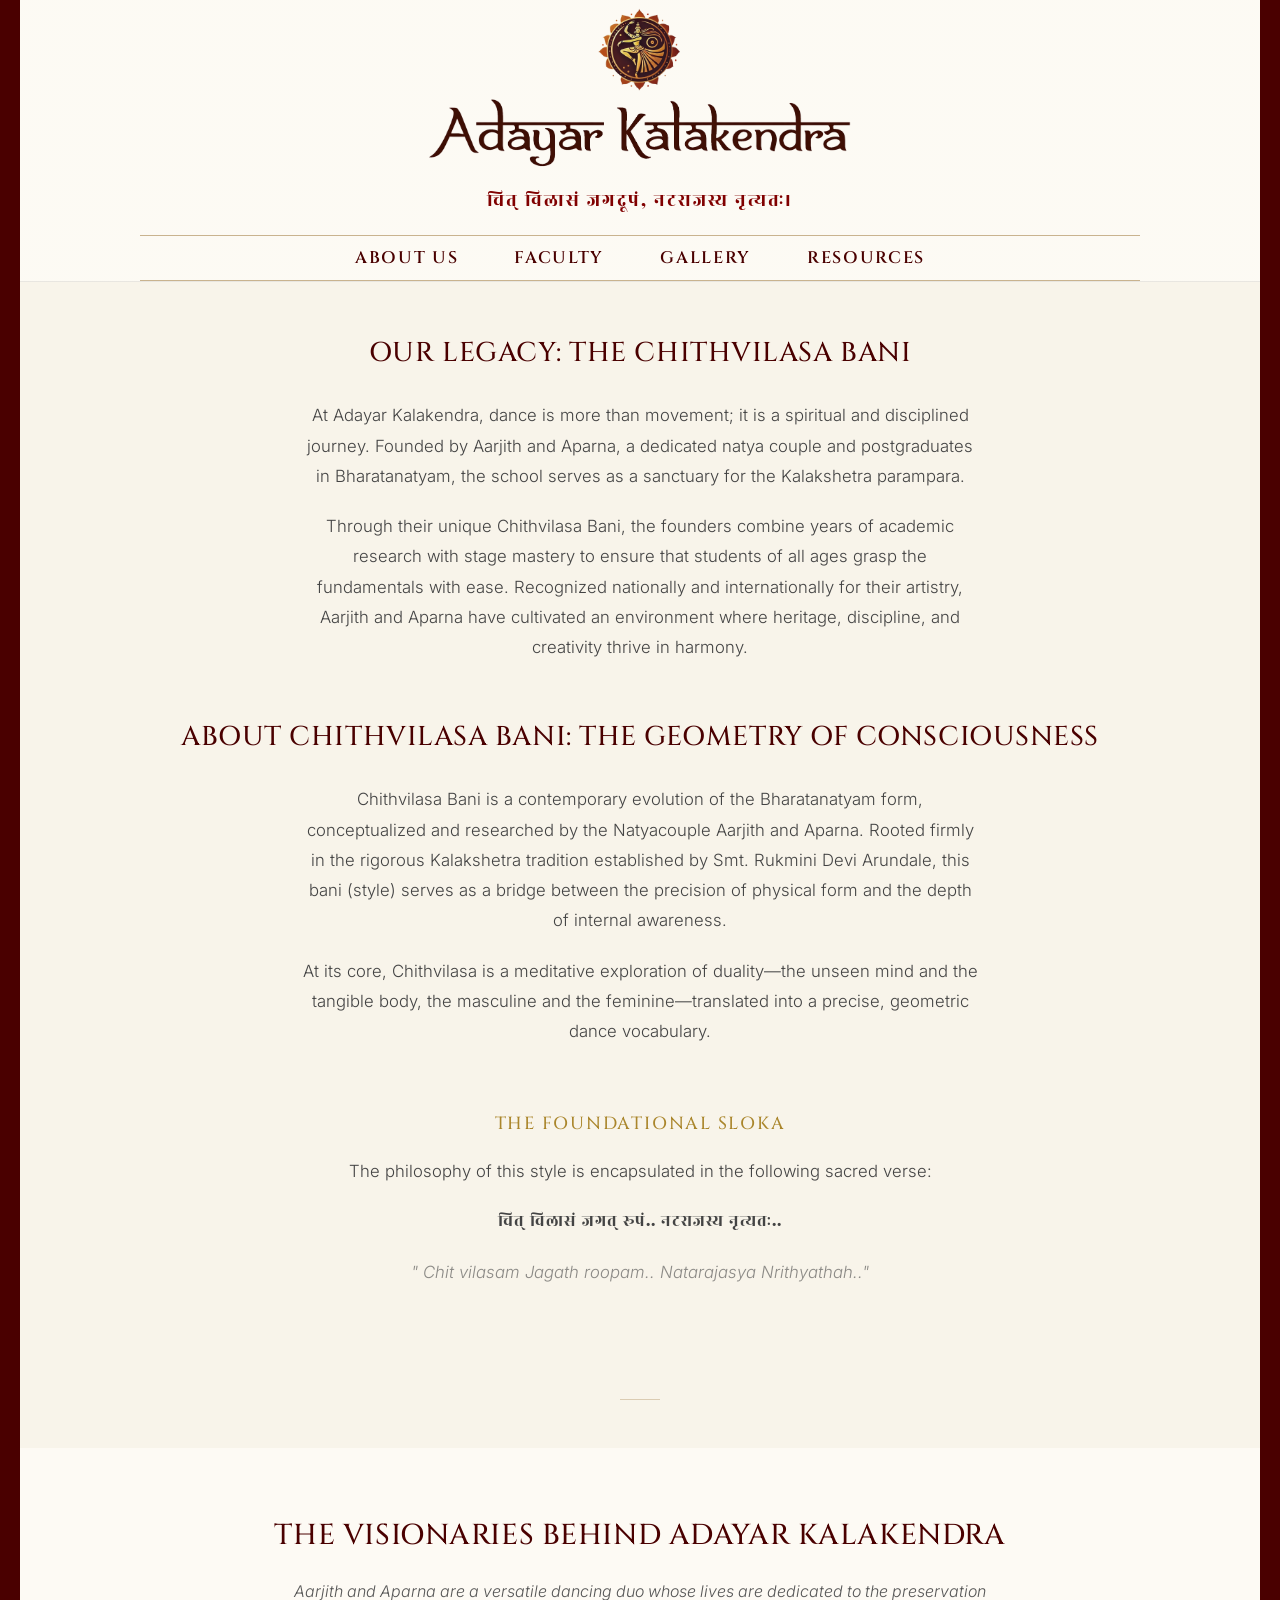
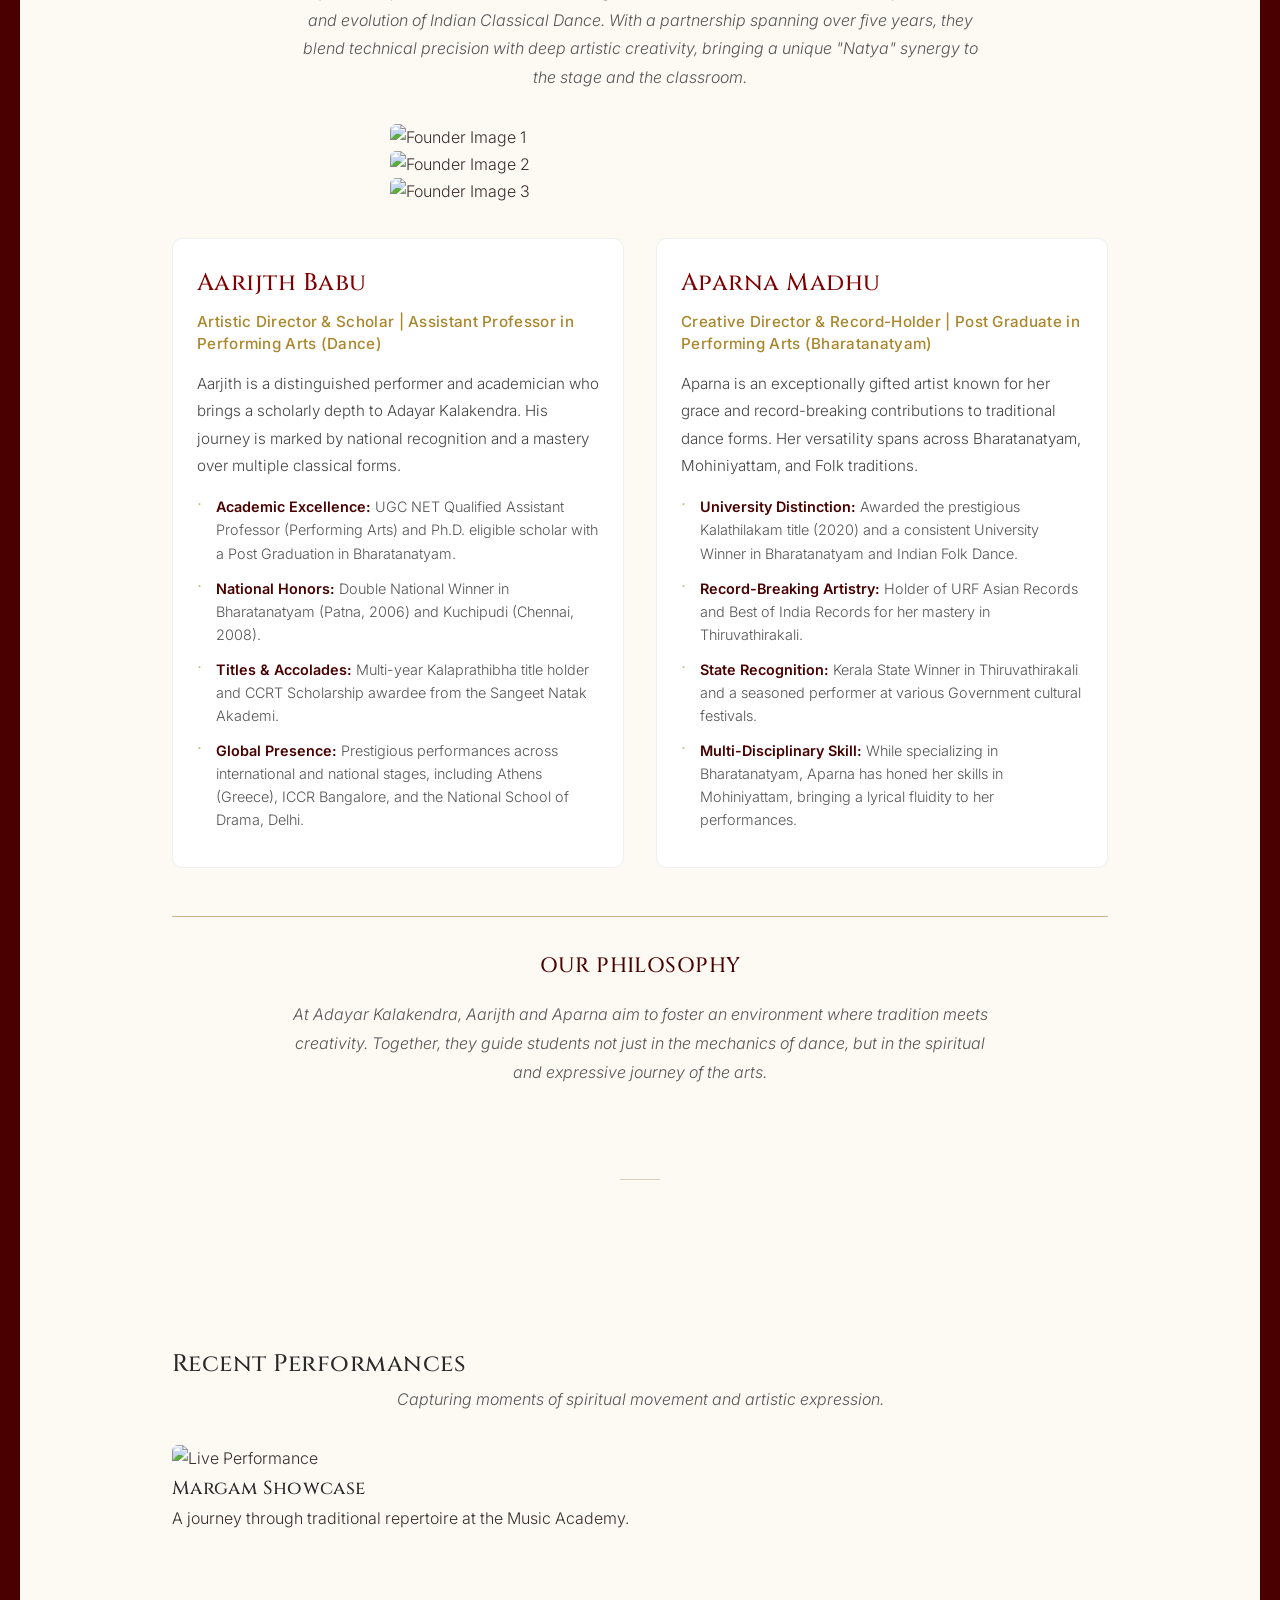
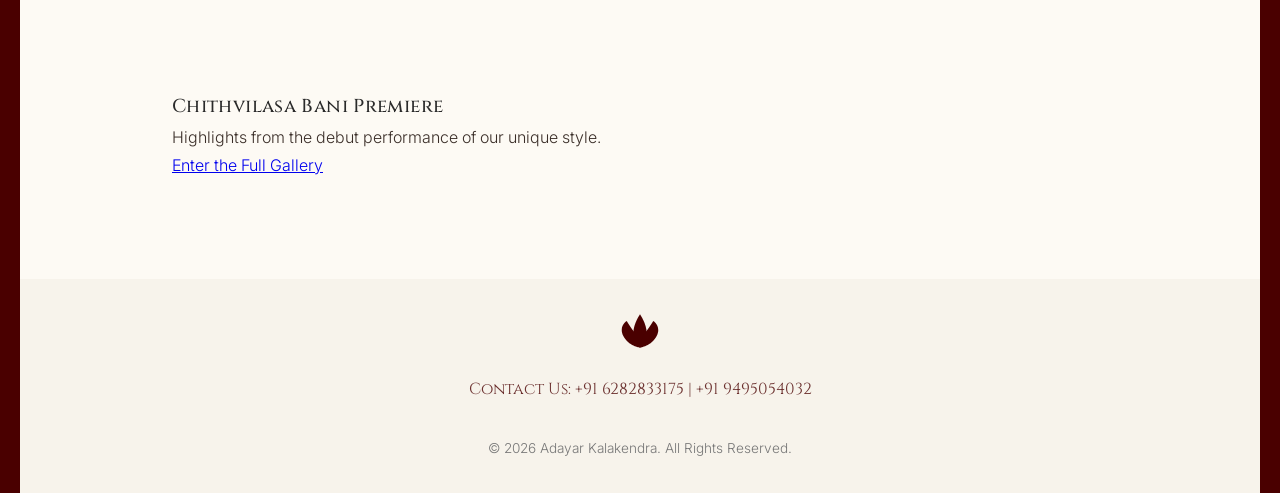
==== commit 66fa78d8: "Update index.html" ====
--- a/index.html
+++ b/index.html
@@ -3,15 +3,39 @@
 <head>
   <meta charset="UTF-8" />
   <meta name="viewport" content="width=device-width, initial-scale=1.0" />
-  <title>Adayar Kalakendra</title>
-  <!-- Google Fonts: Cinzel for elegant headings, Inter for body, Rozha One for traditional serif -->
+  
+  <title>Adayar Kalakendra | Traditional Bharatanatyam Dance School</title>
+  <meta name="description" content="Adayar Kalakendra is a sanctuary for the Kalakshetra parampara. Learn the spiritual and disciplined journey of Bharatanatyam through the Chithvilasa Bani with Aarjith and Aparna." />
+  <meta name="keywords" content="Bharatanatyam, Dance School, Indian Classical Dance, Kalakshetra, Chithvilasa Bani, Aarjith Babu, Aparna Madhu, Adayar Kalakendra, dance couples, dancer,classical dancer, traditional dance, dance school, dance class, dance institution" />
+  <meta name="author" content="Adayar Kalakendra" />
+  
+  <meta property="og:title" content="Adayar Kalakendra | Traditional Bharatanatyam Dance School" />
+  <meta property="og:description" content="Discover the spiritual journey of Bharatanatyam. Join Aarjith and Aparna to master the Kalakshetra parampara." />
+  <meta property="og:type" content="website" />
+  <meta property="og:image" content="assets/LogoImageTransparent.png" />
+
   <link rel="preconnect" href="https://fonts.googleapis.com">
   <link rel="preconnect" href="https://fonts.gstatic.com" crossorigin>
   <link href="https://fonts.googleapis.com/css2?family=Cinzel:wght@500;700&family=Inter:wght@300;400;600&family=Rozha+One&display=swap" rel="stylesheet">
   <link rel="stylesheet" href="./style.css" />
+
+ <script type="application/ld+json">
+  {
+    "@context": "https://schema.org",
+    "@type": "DanceSchool",
+    "name": "Adayar Kalakendra",
+    "description": "A sanctuary for the Kalakshetra parampara, teaching Bharatanatyam through the Chithvilasa Bani.",
+    "founder": [
+      {"@type": "Person", "name": "Aarjith Babu"},
+      {"@type": "Person", "name": "Aparna Madhu"}
+    ],
+    "telephone": "+91-6282833175"
+  }
+  </script>
+
 </head>
 <body>
-  <header class="main-header">
+  <header class="main-header fade-in">
     <div class="logo-area">
       <!-- The logo of a dancing Nataraja is placed prominently at the top left (flex structure handles layout) -->
       <img src="assets/LogoImageTransparent.png" alt="Nataraja Logo" class="nataraja-logo" />
@@ -26,20 +50,21 @@
       <ul>
         <li><a href="#about">About Us</a></li>
         <li><a href="#faculty">Faculty</a></li>
+        <li><a href="gallery.html">Gallery</a></li>
 	<li><a href="resources.html">Resources</a></li>
       </ul>
     </nav>
   </header>
 
   <main>
-    <section id="about" class="legacy-section">
+    <section id="about" class="legacy-section fade-in">
       <div class="container dual-layout">
-        <div class="legacy-text">
+        <div class="legacy-text card-effect">
           <h2>Our Legacy: The Chithvilasa Bani</h2>
           <p>At Adayar Kalakendra, dance is more than movement; it is a spiritual and disciplined journey. Founded by Aarjith and Aparna, a dedicated natya couple and postgraduates in Bharatanatyam, the school serves as a sanctuary for the Kalakshetra parampara.</p>
           <p>Through their unique Chithvilasa Bani, the founders combine years of academic research with stage mastery to ensure that students of all ages grasp the fundamentals with ease. Recognized nationally and internationally for their artistry, Aarjith and Aparna have cultivated an environment where heritage, discipline, and creativity thrive in harmony.</p>
         </div>
-        <div class="philosophy-text">
+        <div class="philosophy-text card-effect">
           <h2>About Chithvilasa Bani: The Geometry of Consciousness</h2>
           <p>Chithvilasa Bani is a contemporary evolution of the Bharatanatyam form, conceptualized and researched by the Natyacouple Aarjith and Aparna. Rooted firmly in the rigorous Kalakshetra tradition established by Smt. Rukmini Devi Arundale, this bani (style) serves as a bridge between the precision of physical form and the depth of internal awareness.</p>
           <p>At its core, Chithvilasa is a meditative exploration of duality—the unseen mind and the tangible body, the masculine and the feminine—translated into a precise, geometric dance vocabulary.</p>
@@ -47,22 +72,23 @@
             <h3>The Foundational Sloka</h3>
             <p>The philosophy of this style is encapsulated in the following sacred verse:</p>
             <p class="sloka-sanskrit">चित् विलासं जगत् रूपं.. नटराजस्य नृत्यतः..</p>
-            <p class="sloka-english">Chit vilasam Jagath roopam.. Natarajasya Nrithyathah..</p>
+            <p class="sloka-english">" Chit vilasam Jagath roopam.. Natarajasya Nrithyathah.."</p>
           </div>
         </div>
       </div>
     </section>
 
-    <section id="faculty" class="visionaries-section">
+    <section id="faculty" class="visionaries-section fade-in">
       <div class="container">
         <h2>The Visionaries Behind Adayar Kalakendra</h2>
-        <p class="intro-text">Aarijth and Aparna are a versatile dancing duo whose lives are dedicated to the preservation and evolution of Indian Classical Dance. With a partnership spanning over five years, they blend technical precision with deep artistic creativity, bringing a unique "Natya" synergy to the stage and the classroom.</p>
+        <p class="intro-text">Aarjith and Aparna are a versatile dancing duo whose lives are dedicated to the preservation and evolution of Indian Classical Dance. With a partnership spanning over five years, they blend technical precision with deep artistic creativity, bringing a unique "Natya" synergy to the stage and the classroom.</p>
         
         <div class="founder-profiles">
-          <div class="founder-image-wrapper">
-             <!-- Use IMG_6298.png for Founders -->
-             <img src="assets/IMG_6298.png" alt="Aarjith and Aparna Performance" class="founder-img" />
-          </div>
+          <div class="founder-image-wrapper slideshow-container">
+  <img src="assets/IMG_6298.png" alt="Founder Image 1" class="founder-img slide">
+  <img src="assets/founders/f1.JPG" alt="Founder Image 2" class="founder-img slide">
+  <img src="assets/founders/f2.JPG" alt="Founder Image 3" class="founder-img slide">
+</div>
           
           <div class="founder-details">
             <div class="profile-card">
@@ -91,12 +117,41 @@
           </div>
         </div>
 
-        <div class="philosophy-box">
+        <div class="philosophy-box card-effect">
           <h3>Our Philosophy</h3>
           <p>At Adayar Kalakendra, Aarijth and Aparna aim to foster an environment where tradition meets creativity. Together, they guide students not just in the mechanics of dance, but in the spiritual and expressive journey of the arts.</p>
         </div>
       </div>
     </section>
+
+<section id="performances" class="performance-section fade-in">
+  <div class="container">
+    <h2>Recent Performances</h2>
+    <p class="intro-text">Capturing moments of spiritual movement and artistic expression.</p>
+    
+    <div class="performance-grid">
+      <div class="performance-card card-effect">
+        <div class="media-placeholder">
+          <img src="assets/performance1.jpg" alt="Live Performance">
+        </div>
+        <h3>Margam Showcase</h3>
+        <p>A journey through traditional repertoire at the Music Academy.</p>
+      </div>
+
+      <div class="performance-card card-effect">
+        <div class="video-wrapper">
+          <iframe src="https://www.youtube.com/embed/VIDEO_ID" frameborder="0" allowfullscreen></iframe>
+        </div>
+        <h3>Chithvilasa Bani Premiere</h3>
+        <p>Highlights from the debut performance of our unique style.</p>
+      </div>
+    </div>
+
+    <div class="gallery-cta">
+      <a href="gallery.html" class="btn-gallery">Enter the Full Gallery</a>
+    </div>
+  </div>
+</section>
 
   </main>
 
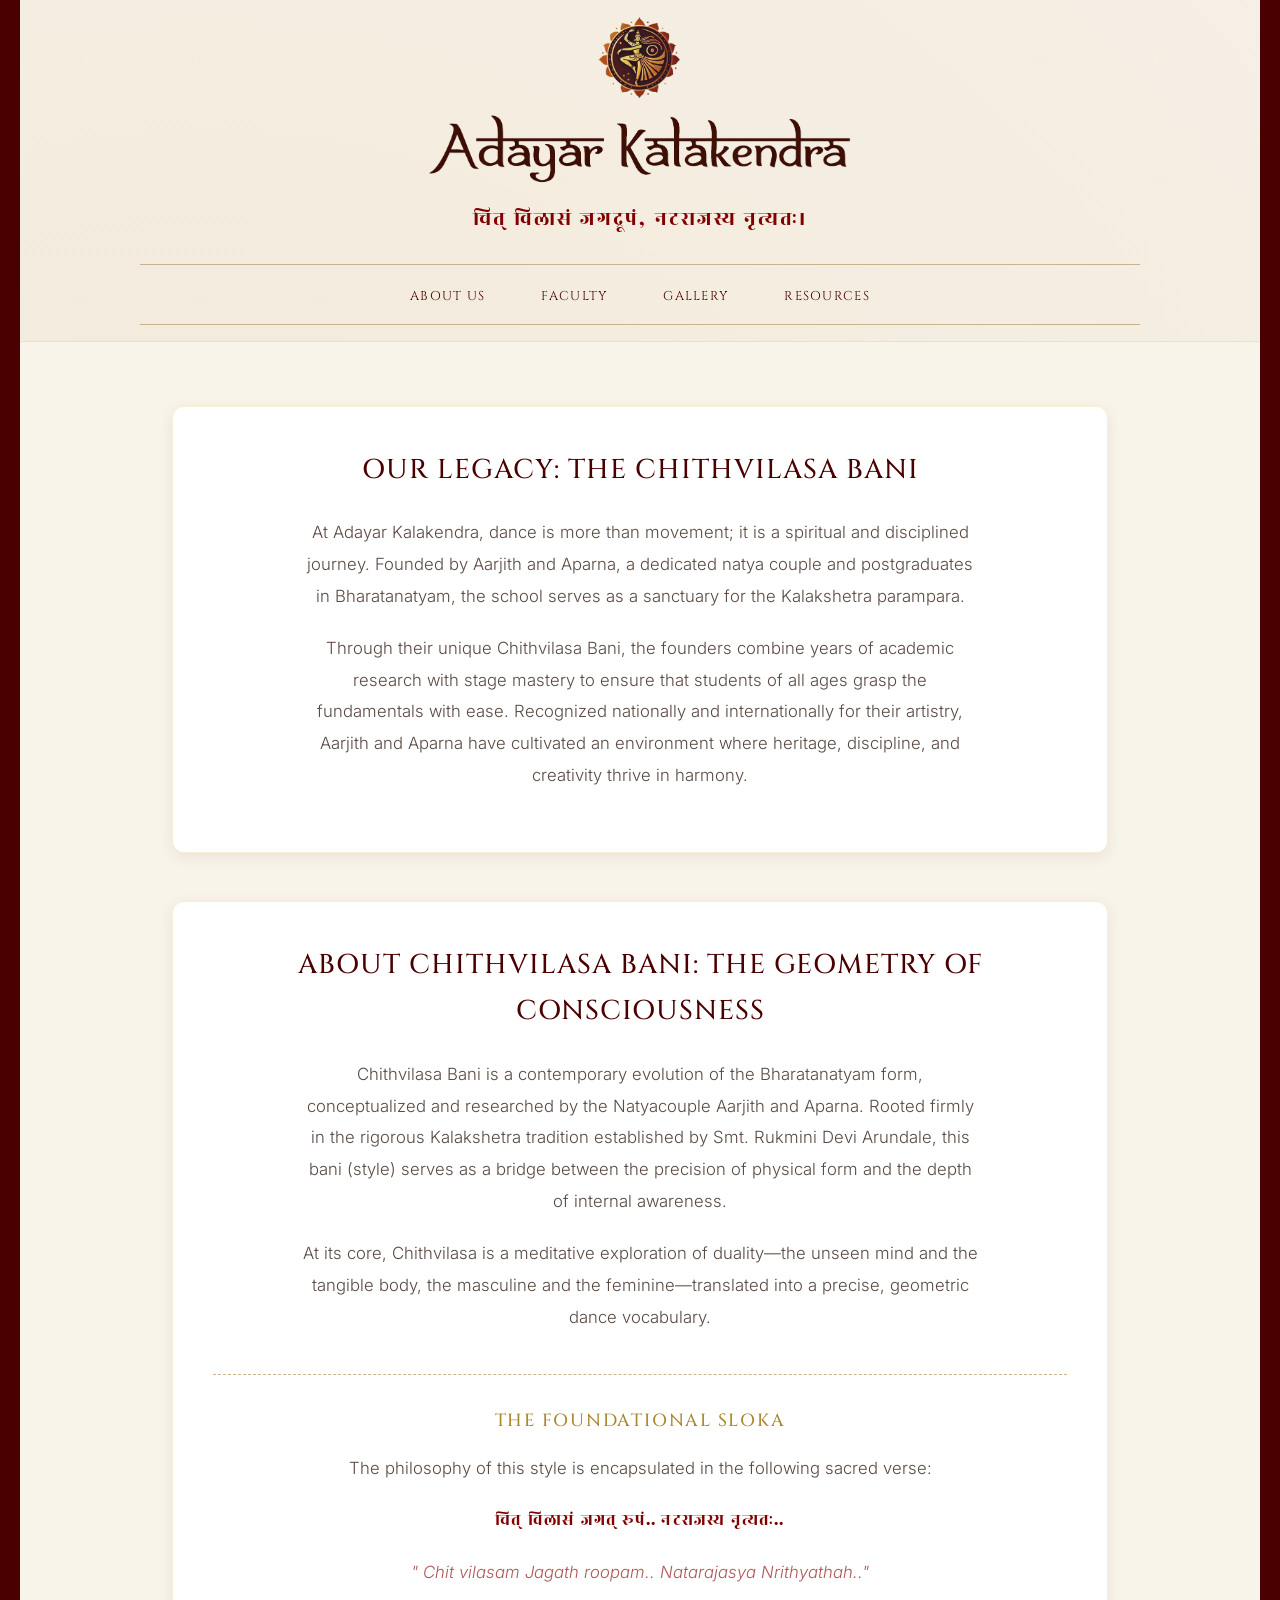
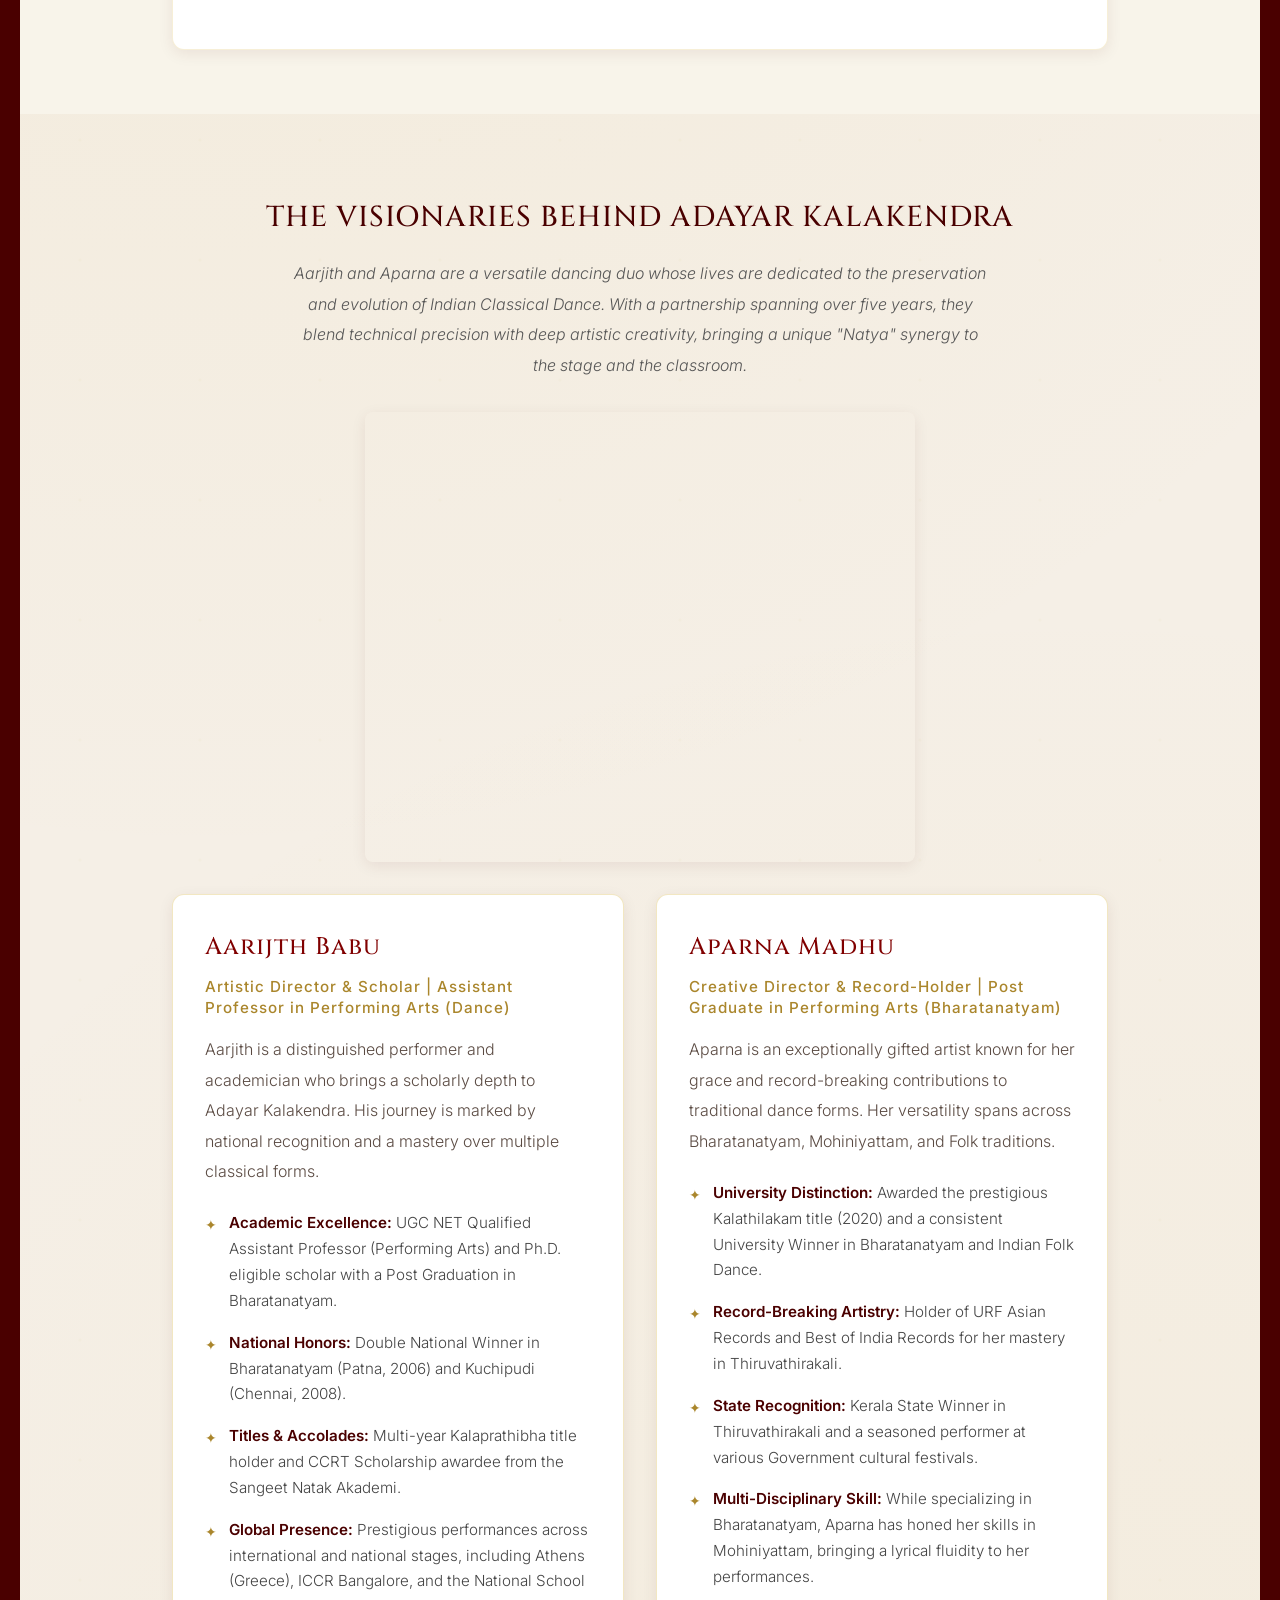
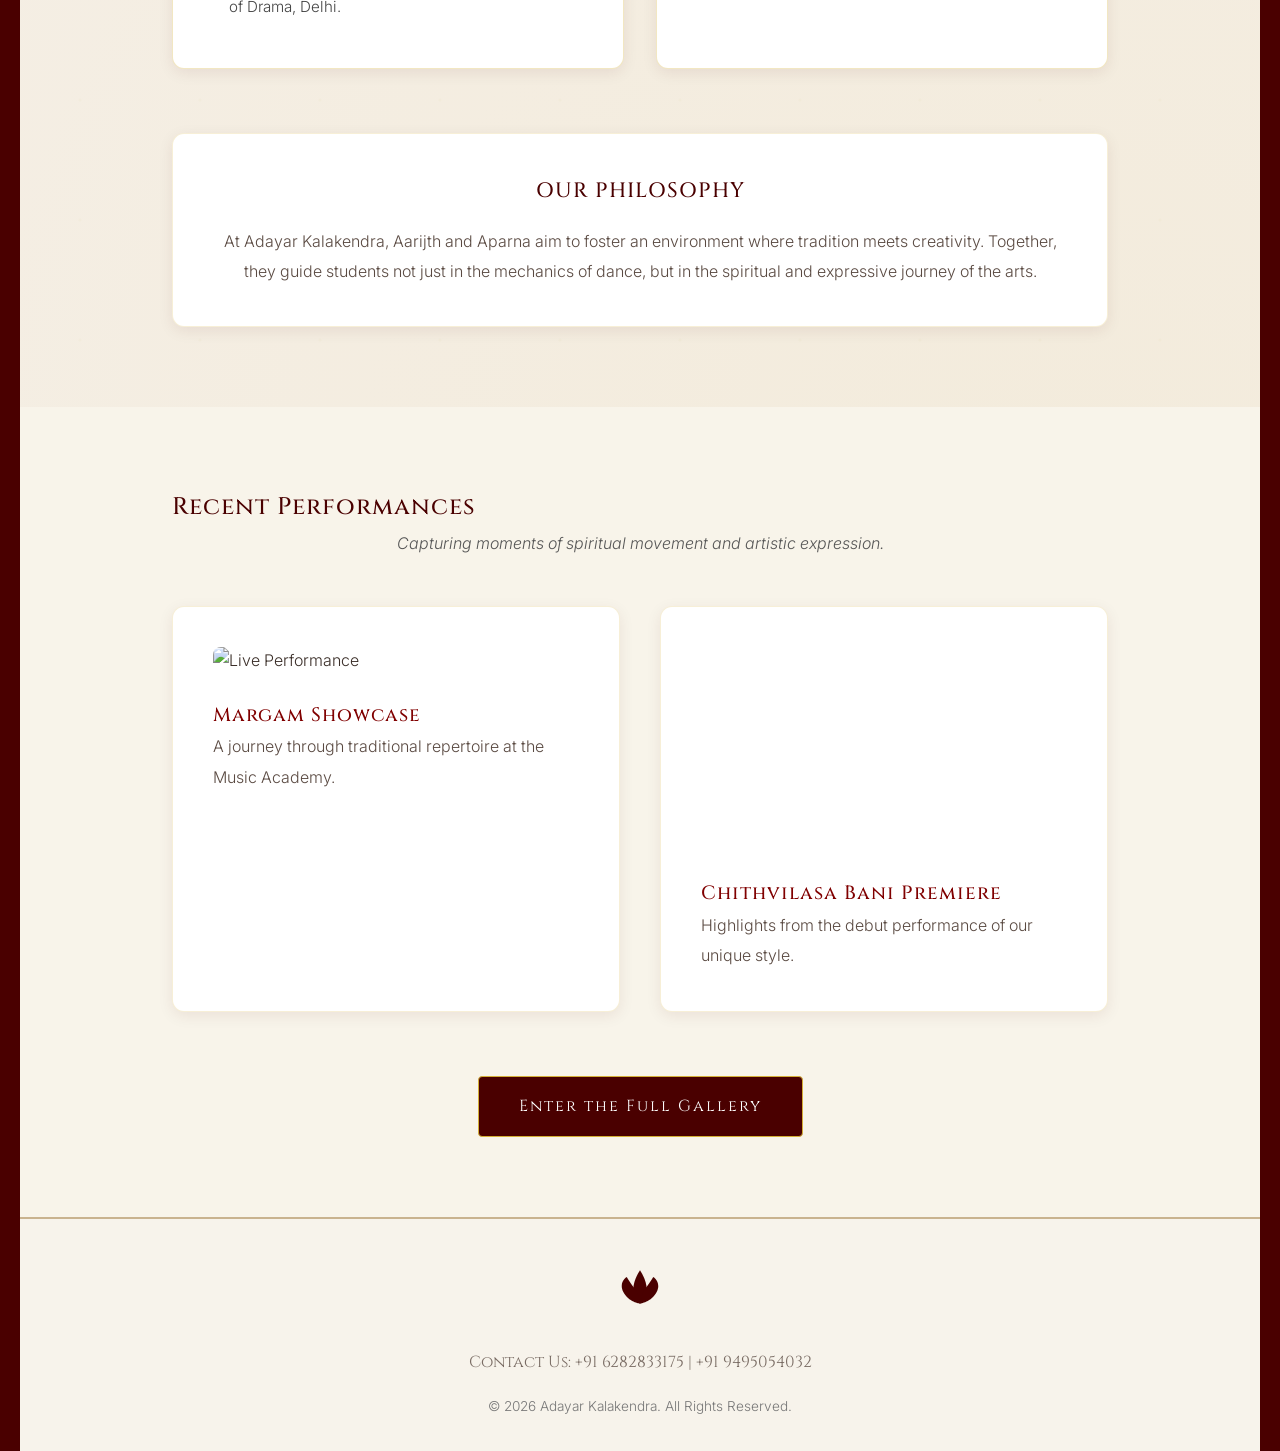
==== commit 76d7f351: "Update index.html" ====
--- a/index.html
+++ b/index.html
@@ -86,8 +86,8 @@
         <div class="founder-profiles">
           <div class="founder-image-wrapper slideshow-container">
   <img src="assets/IMG_6298.png" alt="Founder Image 1" class="founder-img slide">
-  <img src="assets/founders/f1.JPG" alt="Founder Image 2" class="founder-img slide">
-  <img src="assets/founders/f2.JPG" alt="Founder Image 3" class="founder-img slide">
+  <img src="assets/f1.JPG" alt="Founder Image 2" class="founder-img slide">
+  <img src="assets/f2.JPG" alt="Founder Image 3" class="founder-img slide">
 </div>
           
           <div class="founder-details">
--- a/style.css
+++ b/style.css
@@ -9,7 +9,7 @@
   --gold-tan: #c9b38f;
   --text-dark: #3a2e28;
   --text-light: #fdfaf4;
-  --shadow-subtle: rgba(74, 0, 0, 0.05);
+  --shadow-subtle: 0 4px 15px rgba(74, 0, 0, 0.08);
 }
 
 * {
@@ -21,6 +21,7 @@
 
 html {
   background-color: #e6dac3; /* Warm darker background to contrast with main page */
+overflow-x: hidden;
 }
 
 .container {
@@ -29,34 +30,62 @@
 }
 
 p {
-  line-height: 1.8;
+  line-height: 1.9;
   font-weight: 300;
-}
-
-section {
-  padding: 100px 0;
-}
-
-section:not(:last-child)::after {
-  content: "";
-  display: block;
-  width: 40px;
-  height: 1px;
-  background: var(--gold-tan);
-  margin: 60px auto 0;
-  opacity: 0.6;
-}
+  color: #5a4a42;
+}
+
+
 
 body {
   font-family: 'Inter', sans-serif;
-  background-color: var(--bg-parchment);
-  background-image: none;
+  background-color: #f5efe6;
   color: var(--text-dark);
   line-height: 1.7;
   font-weight: 300;
   max-width: 1300px;
   margin: 0 auto;
-    box-shadow: none;
+ box-shadow: 0 0 30px rgba(0,0,0,0.1); /* Adds depth to the main wrapper */
+  overflow-x: hidden;
+
+  /* ✨ Layered elegant texture */
+  background-image:
+    radial-gradient(circle at 15% 20%, rgba(212,175,55,0.08), transparent 40%),
+    radial-gradient(circle at 85% 80%, rgba(212,175,55,0.06), transparent 40%),
+    url("data:image/svg+xml,%3Csvg width='120' height='120' viewBox='0 0 120 120' xmlns='http://www.w3.org/2000/svg'%3E%3Cg fill='%23d4af37' fill-opacity='0.035'%3E%3Ccircle cx='60' cy='60' r='1.5'/%3E%3C/g%3E%3C/svg%3E");
+
+  background-repeat: no-repeat, no-repeat, repeat;
+  background-size: cover, cover, 120px;
+}
+
+body::before,
+body::after {
+  content: "";
+  position: absolute;
+  width: 420px;
+  height: 420px;
+  background-image: url('assets/mandala-light.png'); /* use a faint mandala */
+  background-size: contain;
+  background-repeat: no-repeat;
+  opacity: 0.3;
+  pointer-events: none;
+  z-index: 0;
+}
+
+body::before {
+  top: -50px;
+  left: -100px;
+}
+
+body::after {
+  bottom: 0px;
+  right: -100px;
+  transform: rotate(180deg);
+}
+
+body > * {
+  position: relative;
+  z-index: 1;
 }
 
 @media (min-width: 1024px) {
@@ -66,18 +95,17 @@
   }
 }
 
-h1,
-h2,
-h3,
-h4 {
+h1, h2, h3, h4 {
   font-family: 'Cinzel', serif;
-  color: #2a2a2a;
+  color: var(--maroon-dark);
   font-weight: 500;
-  letter-spacing: 0.02em;
+  letter-spacing: 1px;
 }
 
 img {
-  border-radius: 6px;
+  border-radius: 8px;
+  max-width: 100%;
+  height: auto;
 }
 
 
@@ -94,46 +122,45 @@
   opacity: 0.7;
 }
 
-
+/* Base Animations */
+.fade-in {
+  animation: fadeIn 1s ease-in-out;
+}
+
+@keyframes fadeIn {
+  from { opacity: 0; transform: translateY(20px); }
+  to { opacity: 1; transform: translateY(0); }
+}
 
 /* Header */
 .main-header {
-  background: linear-gradient(rgba(253, 250, 244, 0.2), rgba(253, 250, 244, 0.2)), url('assets/bg.jpeg') center/cover no-repeat;
-  background-color: var(--bg-parchment);
+   background: transparent;
+  border-bottom: 1px solid rgba(0,0,0,0.06);
+  padding-top: 1rem;
   display: flex;
   flex-direction: column;
   align-items: center;
-  padding-top: 0.5rem;
-  border-bottom: 1px solid rgba(0,0,0,0.08);
 }
 
 .logo-area {
   display: flex;
   flex-direction: column;
   align-items: center;
-  gap: 0;
-  margin-bottom: 0;
-}
-
-.nataraja-logo {
-  height: 90px;
-  /* Big logo */
-  width: auto;
-}
-
-.title-logo {
-  height: 70px;
-  /* Bigger and prominent */
-  width: auto;
-}
+  gap: 0.5rem;
+  margin-bottom: 1rem;
+}
+
+.nataraja-logo { height: 90px; width: auto; }
+
+.title-logo { height: 70px; width: auto; }
 
 .top-nav {
   width: 90%;
   max-width: 1000px;
-  padding: 0.5rem 0;
+  padding: 1rem 0;
   border-top: 1px solid var(--gold-tan);
   border-bottom: 1px solid var(--gold-tan);
-  margin-bottom: 0;
+  margin-bottom: 1rem;
 }
 
 .top-nav ul {
@@ -141,14 +168,15 @@
   justify-content: center;
   list-style: none;
   gap: 3.5rem;
+  flex-wrap: wrap;
 }
 
 .top-nav a {
   text-decoration: none;
   color: var(--maroon-dark);
   font-family: 'Cinzel', serif;
-  font-weight: 600;
-  font-size: 1.05rem;
+  font-weight: 300;
+  font-size: .8rem;
   text-transform: uppercase;
   letter-spacing: 0.1em;
   transition: color 0.3s ease;
@@ -156,16 +184,16 @@
 
 .top-nav a:hover {
   color: var(--gold-dark);
+  text-shadow: 0 0 8px rgba(212,175,55,0.4);
 }
 
 .sloka-banner {
   text-align: center;
-  padding: 1rem 0;
-  width: 100%;
+ padding: 0 1rem 1.5rem;
 }
 
 .sloka-text {
-  font-size: 1.2rem;
+  font-size: 1.3rem;
   color: var(--maroon);
   letter-spacing: 0.1em;
   
@@ -181,14 +209,14 @@
 
 /* Legacy Section */
 .legacy-section {
-  padding: 3rem 0;
+  padding: 4rem 0;
   background-color: var(--bg-darker);
 }
 
 .dual-layout {
   display: grid;
   grid-template-columns: 1fr;
-  gap: 2rem;
+  gap: 3rem;
   text-align: center;
 }
 
@@ -207,13 +235,13 @@
   max-width: 680px;
   margin-left: auto;
   margin-right: auto;
-  color: #444;
+  
 }
 
 .foundational-sloka {
-  margin-top: 2rem;
-  padding: 2rem 0;
-  border:none;
+  margin-top: 2.5rem;
+  padding-top: 2rem;
+  border-top: 1px dashed var(--gold-tan);
   text-align: center;
 }
 
@@ -226,22 +254,22 @@
 }
 
 .sloka-sanskrit {
-  font-size: 1.8rem;
+  font-size: 2.5rem;
   color: var(--maroon);
-  margin-bottom: 1rem;
-  letter-spacing: 1px;
+  margin-bottom: 0.5rem;
+  letter-spacing: 1.2px;
 }
 
 .sloka-english {
   font-style: italic;
   color: var(--maroon-light);
-   opacity: 0.6;
+   opacity: 0.8;
   font-size: 1rem;
 }
 
 /* Visionaries Section */
 .visionaries-section {
-  padding: 4rem 0;
+  padding: 5rem 0;
 }
 
 .visionaries-section>.container>h2 {
@@ -270,8 +298,11 @@
 
 .founder-image-wrapper {
   width: 100%;
-  max-width: 500px;
+  max-width: 550px;
   margin: 0 auto;
+  box-shadow: var(--shadow-subtle);
+  border-radius: 8px;
+  overflow: hidden;
 }
 
 .founder-img {
@@ -279,6 +310,11 @@
   height: auto;
   display: block;
   border-radius: 6px;
+  transition: transform 0.5s ease;
+}
+
+.founder-img:hover {
+  transform: scale(1.03);
 }
 
 .founder-details {
@@ -289,17 +325,23 @@
 }
 
 .profile-card {
-   padding: 24px;
-  border: 1px solid rgba(0,0,0,0.06);
-  border-radius: 10px;
+   padding: 2rem;
+  border: 1px solid rgba(212,175,55,0.3);
+  border-radius: 12px;
   background: #fff;
   text-align: left;
+  box-shadow: var(--shadow-subtle);
+  transition: box-shadow 0.3s ease;
+}
+
+.profile-card:hover {
+  box-shadow: 0 8px 25px rgba(74, 0, 0, 0.12);
 }
 
 .profile-card h3 {
   font-size: 1.5rem;
   color: var(--maroon);
-  margin-bottom: 0.5rem;
+  margin-bottom: 0.2rem;
 }
 
 .profile-card h4 {
@@ -312,9 +354,8 @@
 }
 
 .profile-card>p {
-  font-size: 0.95rem;
-  margin-bottom: 1rem;
-  color: #444;
+  font-size: 1rem;
+  margin-bottom: 1.5rem;
 }
 
 .profile-card ul {
@@ -322,23 +363,20 @@
 }
 
 .profile-card li {
-  margin-bottom: 0.75rem;
+ margin-bottom: 1rem;
   position: relative;
-  padding-left: 1.2rem;
-  font-size: 0.9rem;
-  color: #555;
-  line-height: 1.6;
+  padding-left: 1.5rem;
+  font-size: 0.95rem;
+  color: #444;
 }
 
 .profile-card li::before {
-  content: '·';
+   content: '✦';
   position: absolute;
   left: 0;
   color: var(--gold-dark);
-  font-size: 1.2rem;
-  line-height: 0.8;
-  top: 2px;
-  opacity: 0.6;
+  font-size: 0.9rem;
+  top: 3px;
 }
 
 .profile-card li strong {
@@ -347,10 +385,8 @@
 }
 
 .philosophy-box {
-  margin-top: 3rem;
-  text-align: center;
-  padding: 2rem 0;
-  border-top: 1px solid var(--gold-tan);
+ margin-top: 4rem;
+  text-align: center;
 }
 
 .philosophy-box h3 {
@@ -360,20 +396,25 @@
   text-transform: uppercase;
 }
 
-.philosophy-box p {
-  font-size: 1rem;
-  max-width: 700px;
-  margin: 0 auto;
-  font-style: italic;
-  color: #555;
+ .card-effect {
+  background: white;
+  padding: 2.5rem;
+  border-radius: 12px;
+  box-shadow: var(--shadow-subtle);
+  border: 1px solid rgba(212,175,55,0.2);
+  transition: transform 0.3s ease;
+}
+
+.card-effect:hover {
+  transform: translateY(-5px);
 }
 
 /* Footer */
 .main-footer {
   background-color: #f7f3eb;
-  padding: 2rem;
-  text-align: center;
-  border-top: none;
+  padding: 3rem 1rem 2rem;
+  text-align: center;
+  border-top: 2px solid var(--gold-tan);
 }
 
 .lotus-icon {
@@ -384,6 +425,7 @@
   width: 40px;
   height: 40px;
   color: var(--maroon-dark);
+  margin-bottom: 1rem;
 }
 
 .contact-info {
@@ -397,31 +439,124 @@
 .copyright {
   font-size: 0.85rem;
   color: #777;
-  padding-top: 1rem;
-}
-
-/* Responsive */
-@media (max-width: 900px) {
-  .founder-details {
-    flex-direction: column;
-    grid-template-columns: 1fr;
-    gap: 2rem;
+}
+
+/* --- Founder Slideshow Effects --- */
+.slideshow-container {
+  position: relative;
+  height: 450px; /* Match your image height */
+}
+
+.slide {
+  position: absolute;
+  top: 0;
+  left: 0;
+  width: 100%;
+  height: 100%;
+  object-fit: cover;
+  opacity: 0;
+  animation: crossFade 15s infinite; /* 15s total for 3 images */
+}
+
+/* Timing for 3 images: 0-33%, 33-66%, 66-100% */
+.slide:nth-child(1) { animation-delay: 0s; }
+.slide:nth-child(2) { animation-delay: 5s; }
+.slide:nth-child(3) { animation-delay: 10s; }
+
+@keyframes crossFade {
+  0% { opacity: 0; }
+  10% { opacity: 1; }
+  33% { opacity: 1; }
+  43% { opacity: 0; }
+  100% { opacity: 0; }
+}
+
+/* --- Performance Section Styles --- */
+.performance-section {
+  padding: 5rem 0;
+  background-color: var(--bg-darker);
+}
+
+.performance-grid {
+  display: grid;
+  grid-template-columns: repeat(auto-fit, minmax(350px, 1fr));
+  gap: 2.5rem;
+  margin-top: 3rem;
+}
+
+.performance-card h3 {
+  margin-top: 1.5rem;
+  font-size: 1.2rem;
+  color: var(--maroon);
+}
+
+.video-wrapper {
+  position: relative;
+  padding-bottom: 56.25%; /* 16:9 Aspect Ratio */
+  height: 0;
+  overflow: hidden;
+  border-radius: 8px;
+}
+
+.video-wrapper iframe {
+  position: absolute;
+  top: 0; left: 0;
+  width: 100%; height: 100%;
+}
+
+.gallery-cta {
+  text-align: center;
+  margin-top: 4rem;
+}
+
+.btn-gallery {
+  display: inline-block;
+  padding: 1rem 2.5rem;
+  background-color: var(--maroon-dark);
+  color: white;
+  text-decoration: none;
+  font-family: 'Cinzel', serif;
+  letter-spacing: 2px;
+  border-radius: 4px;
+  transition: all 0.3s ease;
+  border: 1px solid var(--gold);
+}
+
+.btn-gallery:hover {
+  background-color: var(--gold);
+  color: var(--maroon-dark);
+}
+
+
+@media (max-width: 768px) {
+  .container {
+    padding: 0 1.2rem;
+  } 
+
+  .nataraja-logo { height: 80px; }
+  .title-logo { height: 60px; }
+  
+  .top-nav ul {
+    gap: 1.2rem;
   }
 
-  .top-nav ul {
-    gap: 1.5rem;
-    flex-wrap: wrap;
+  .legacy-text h2, .philosophy-text h2, .visionaries-section > .container > h2 {
+    font-size: 1.5rem;
   }
 
-  .nataraja-logo {
-    height: 120px;
+  .sloka-sanskrit {
+    font-size: 1.4rem;
   }
 
-  .title-logo {
-    height: 80px;
+  /* Just adjust the padding for mobile here, the shadow stays global */
+  .card-effect {
+    padding: 1.5rem;
   }
-}
-
+
+  body::before, body::after {
+    display: none; 
+  }
+}
 
 
 /* Resources Page Specific Styles */
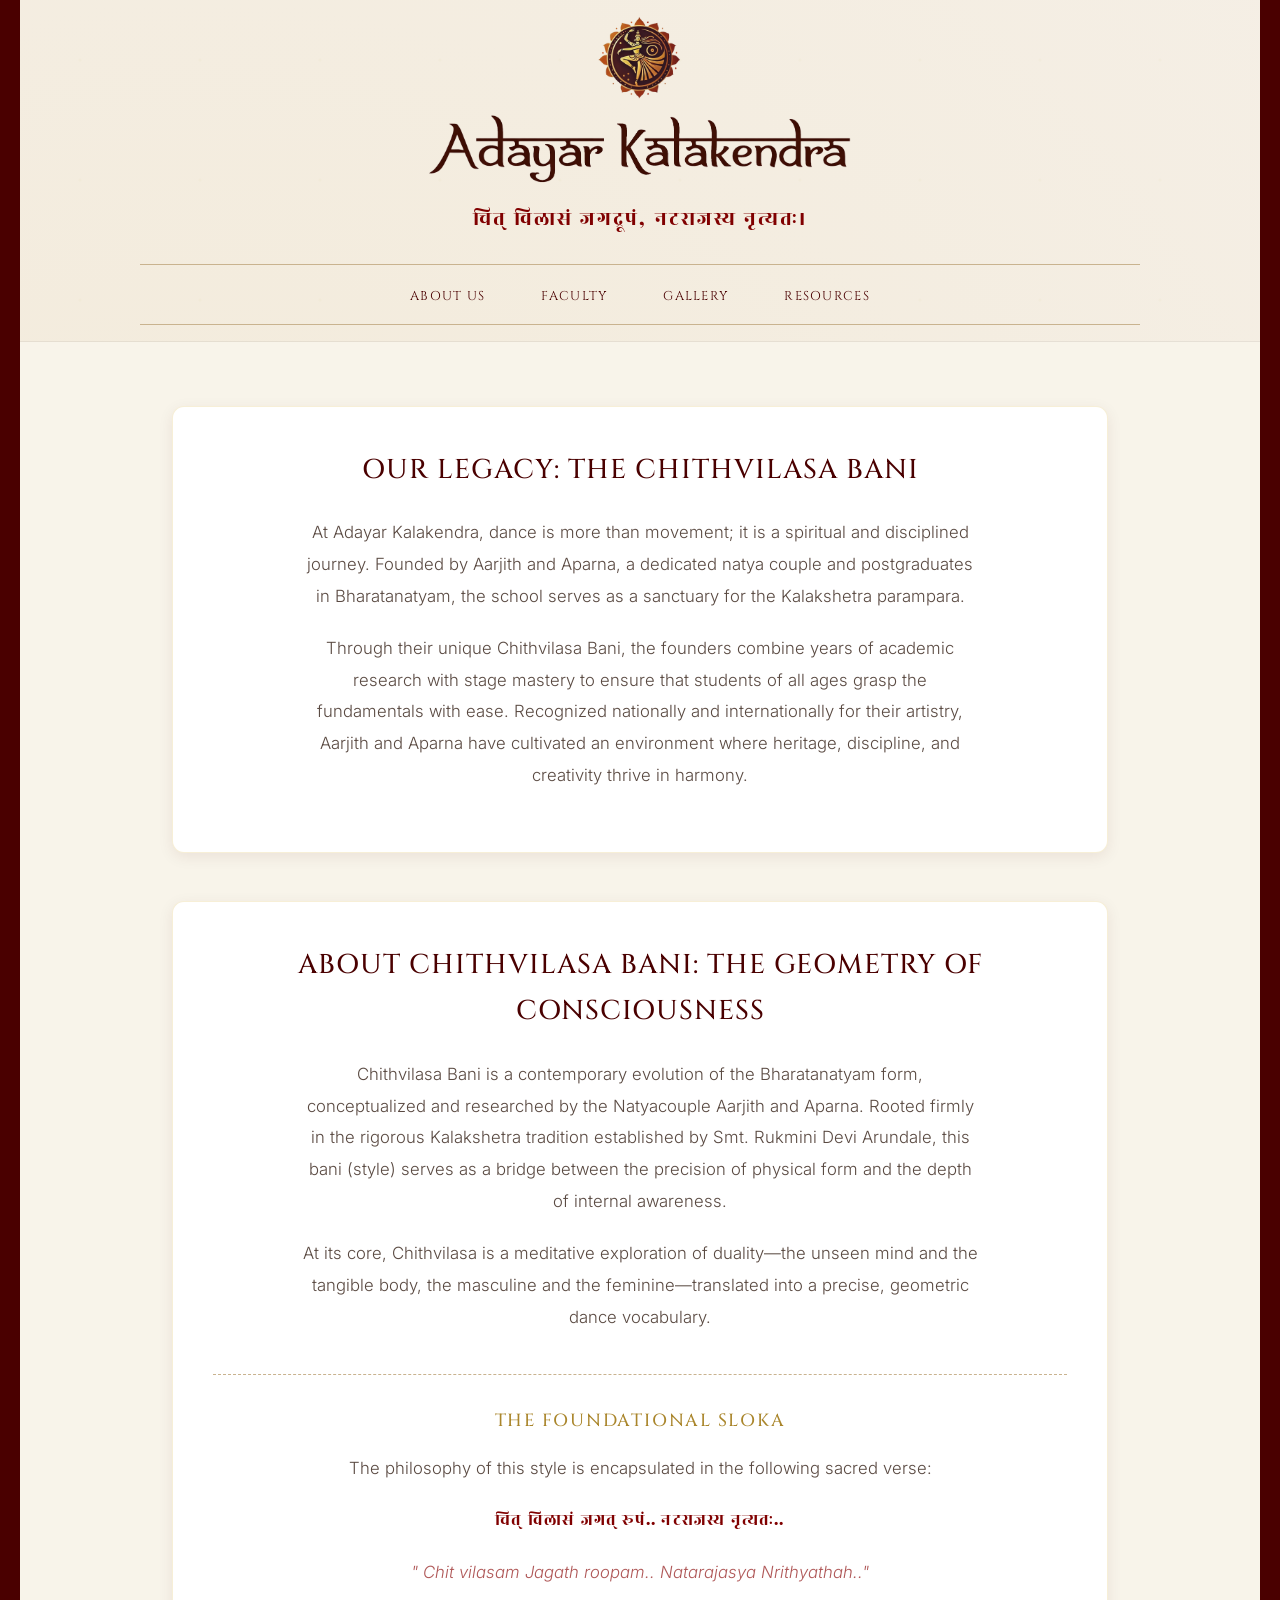
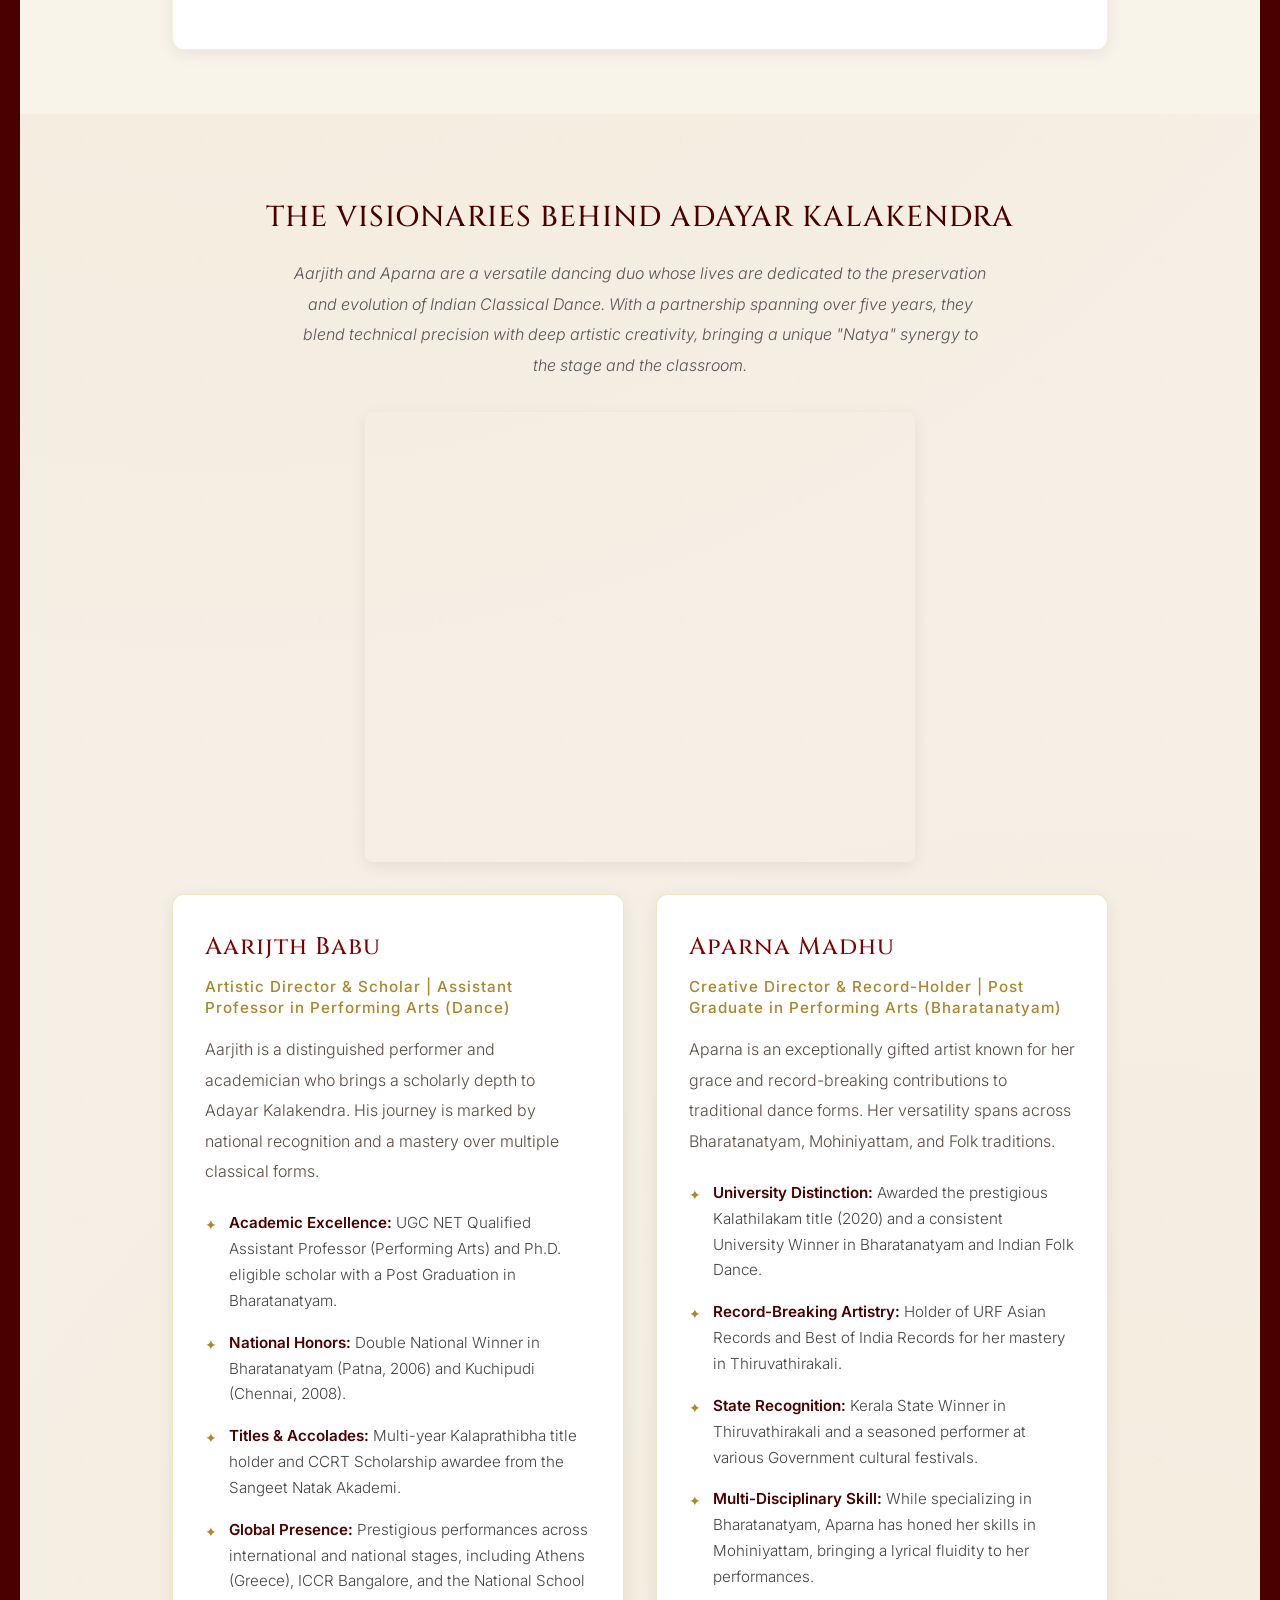
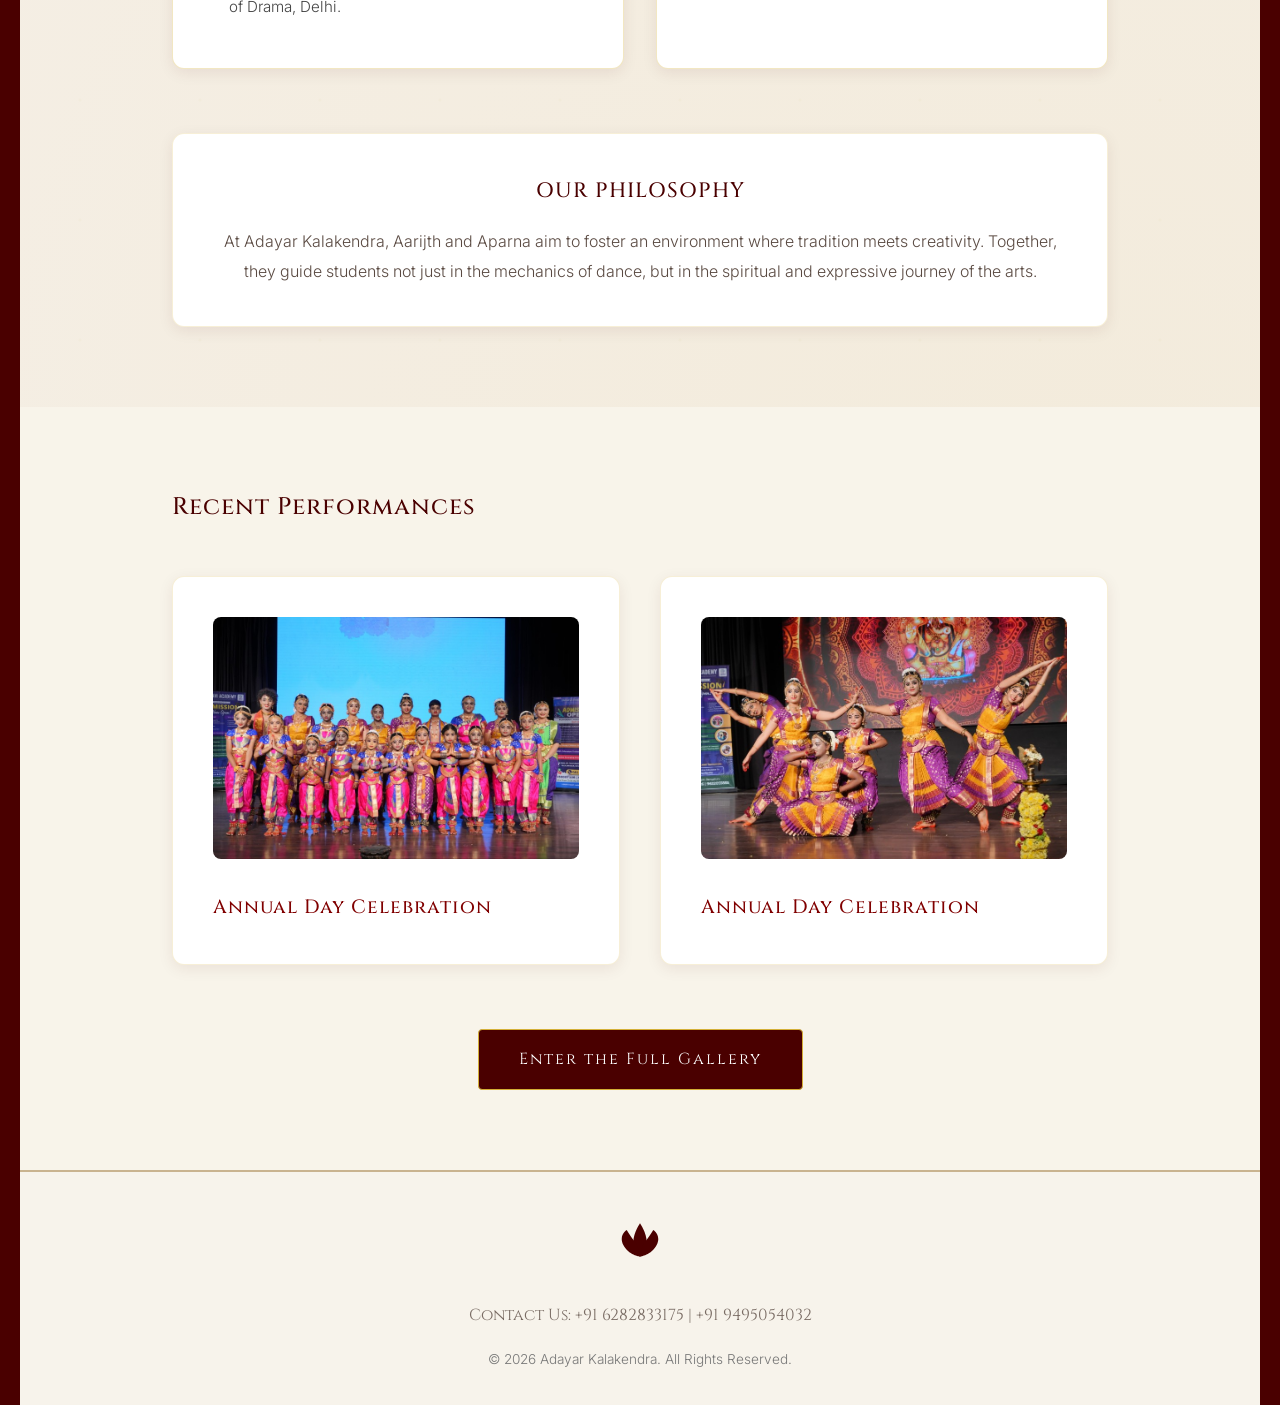
==== commit 5e450a97: "Update index.html" ====
--- a/index.html
+++ b/index.html
@@ -127,23 +127,23 @@
 <section id="performances" class="performance-section fade-in">
   <div class="container">
     <h2>Recent Performances</h2>
-    <p class="intro-text">Capturing moments of spiritual movement and artistic expression.</p>
+    
     
     <div class="performance-grid">
       <div class="performance-card card-effect">
         <div class="media-placeholder">
-          <img src="assets/performance1.jpg" alt="Live Performance">
+          <img src="assets/Gallery/DanceJanavi3.jpg" alt="Live Performance">
         </div>
-        <h3>Margam Showcase</h3>
-        <p>A journey through traditional repertoire at the Music Academy.</p>
+        <h3>Annual Day Celebration</h3>
+        <p> </p>
       </div>
 
       <div class="performance-card card-effect">
-        <div class="video-wrapper">
-          <iframe src="https://www.youtube.com/embed/VIDEO_ID" frameborder="0" allowfullscreen></iframe>
+        <div class="media-placeholder">
+          <img src="assets/Gallery/DanceJanavi4.jpg" alt="Live Performance">
         </div>
-        <h3>Chithvilasa Bani Premiere</h3>
-        <p>Highlights from the debut performance of our unique style.</p>
+        <h3>Annual Day Celebration</h3>
+        <p> </p>
       </div>
     </div>
 
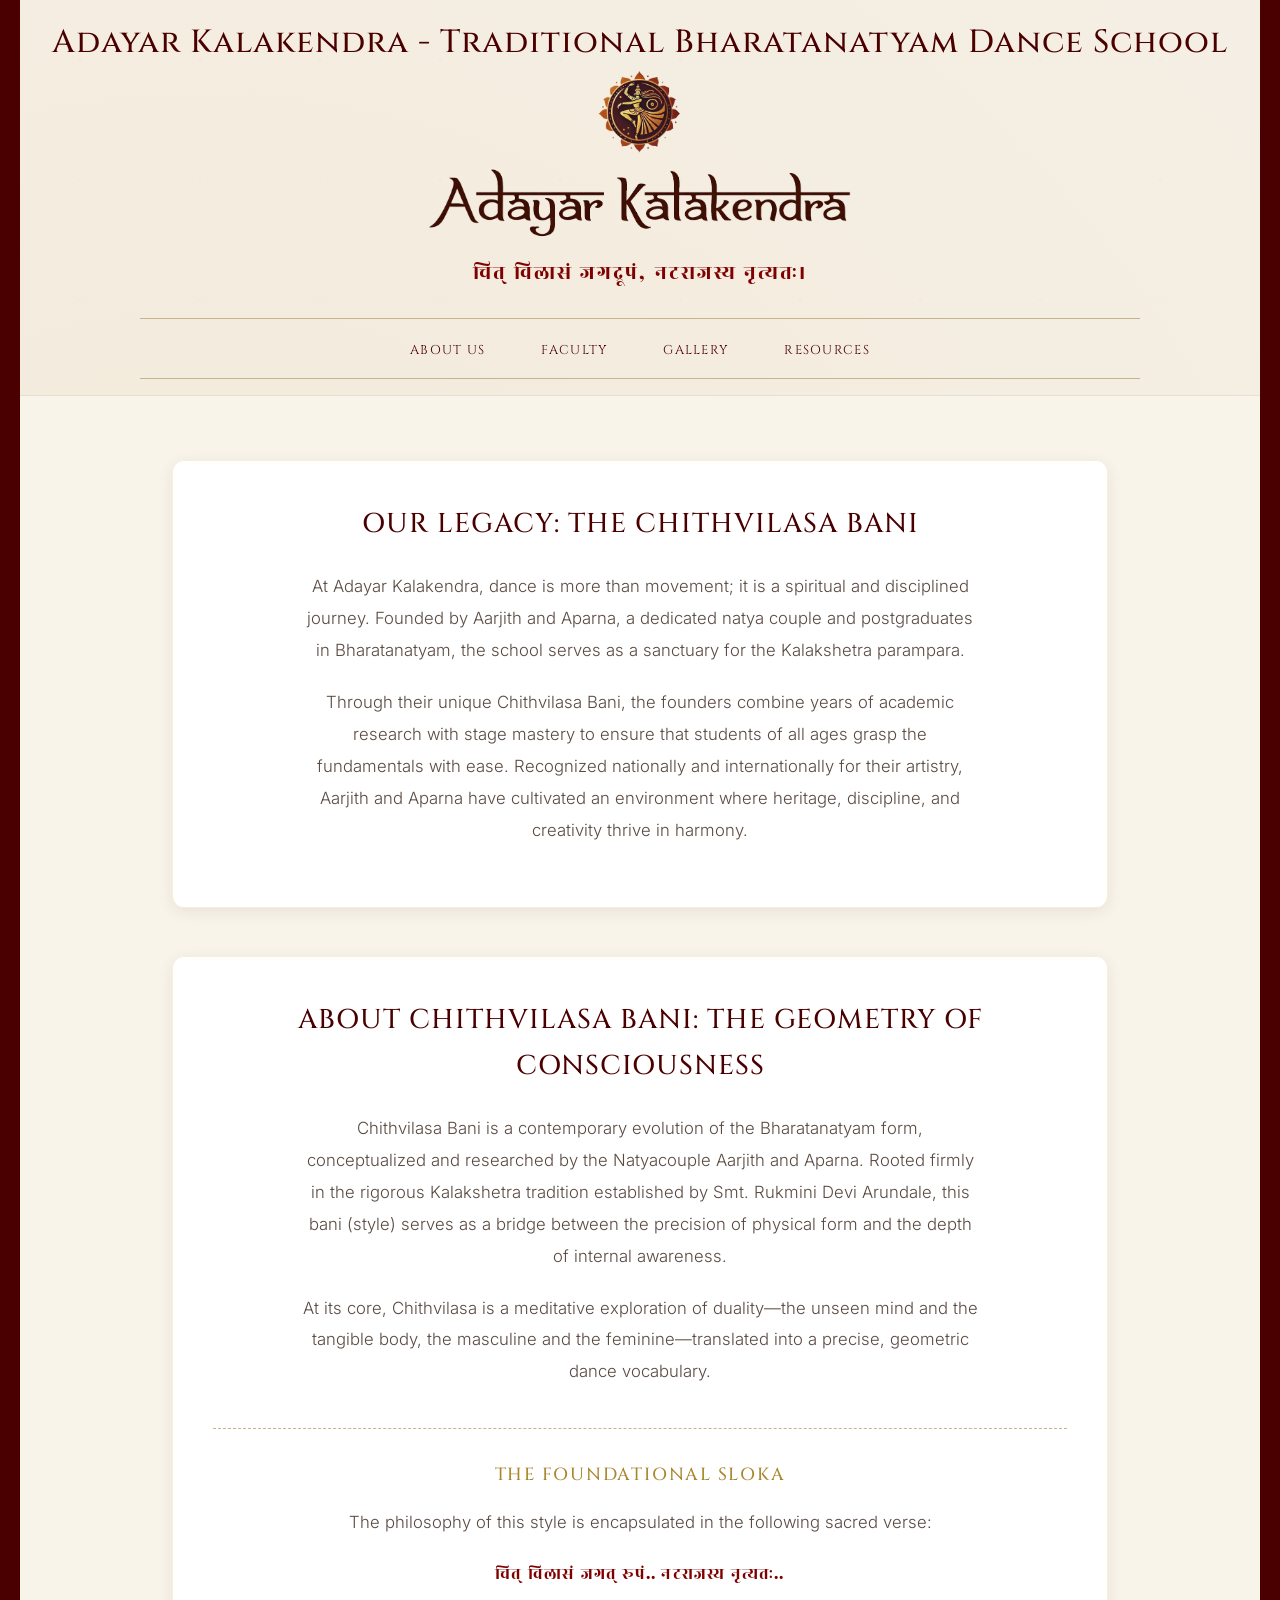
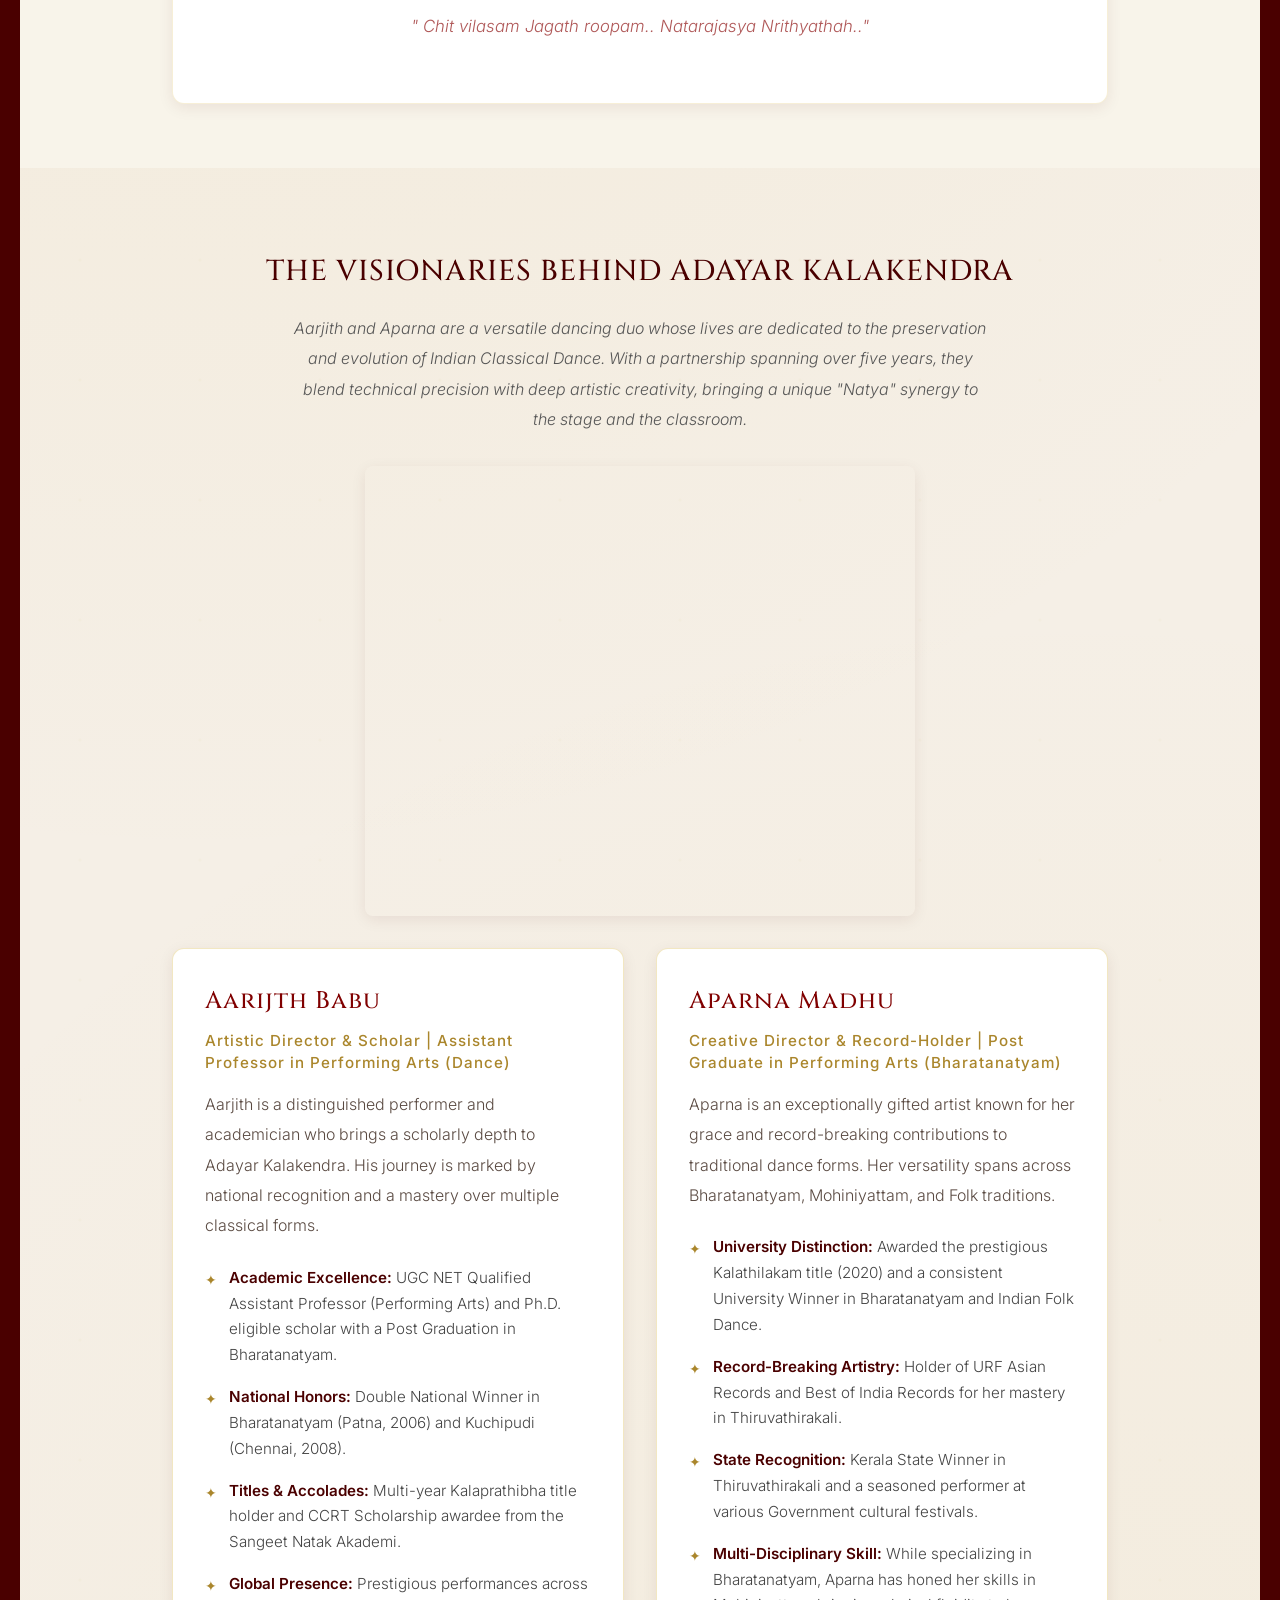
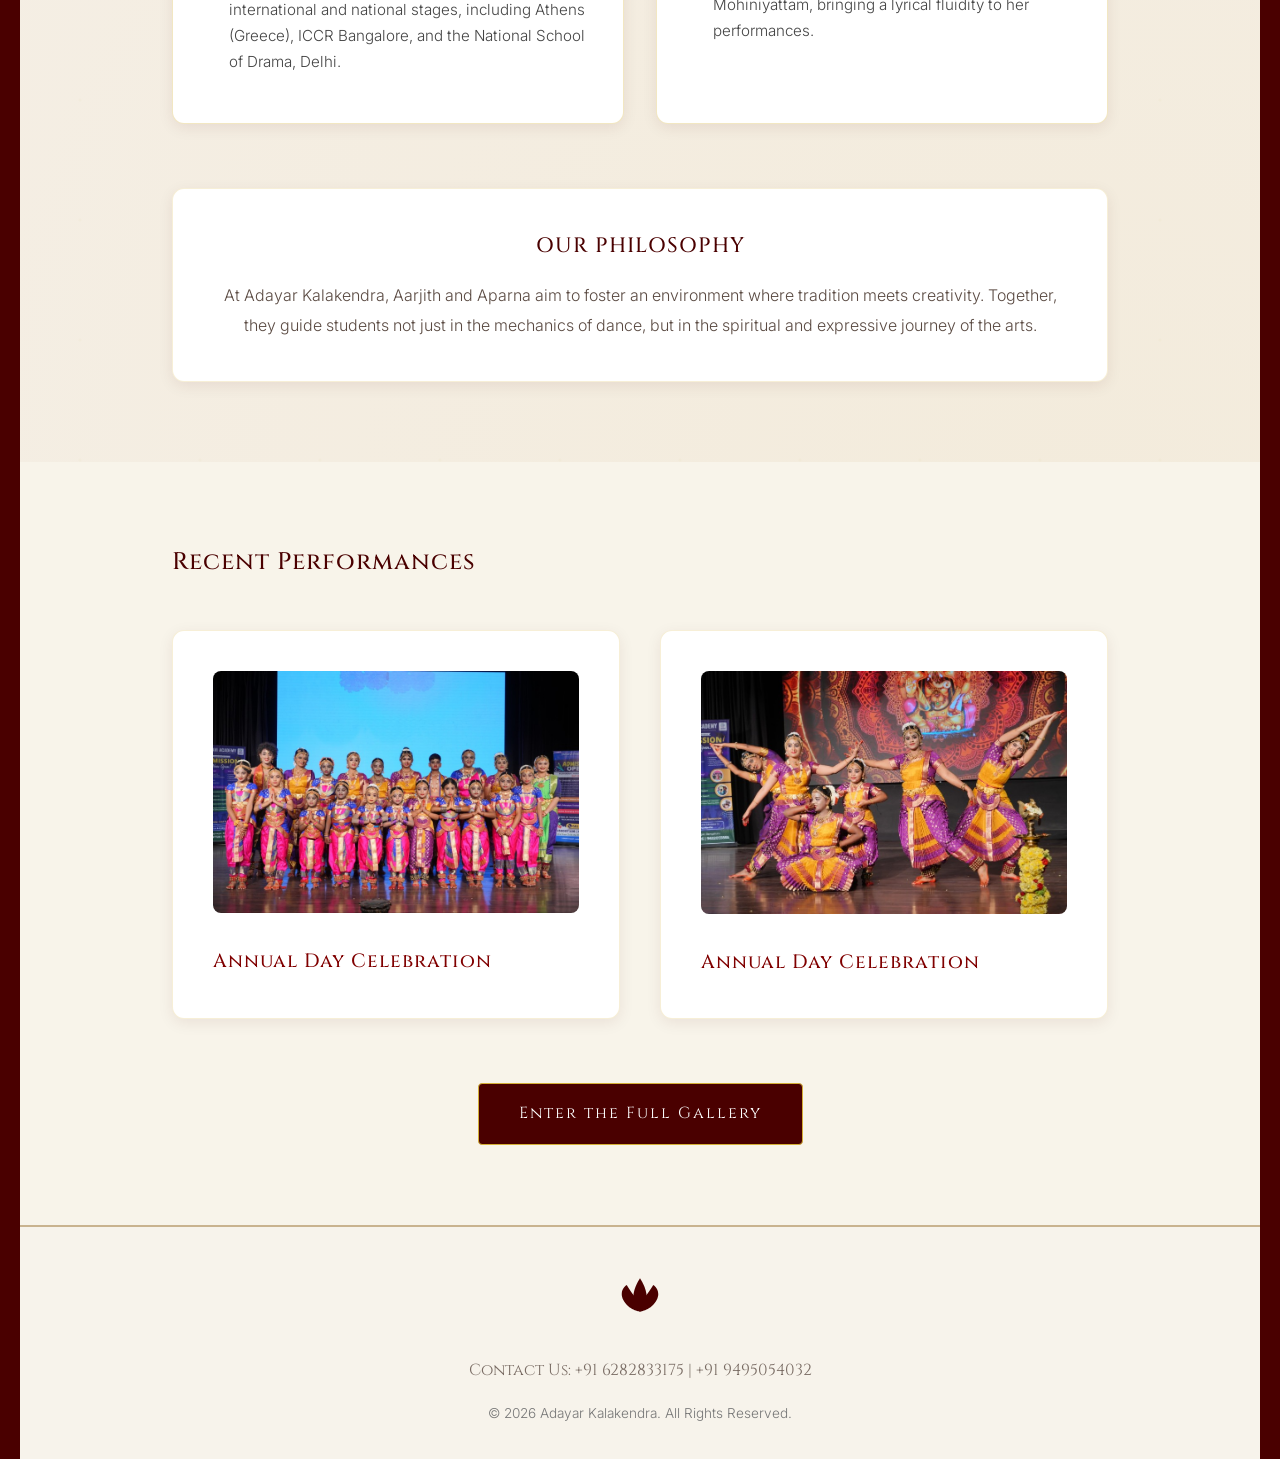
==== commit 137bb8d0: "Update index.html" ====
--- a/index.html
+++ b/index.html
@@ -13,6 +13,14 @@
   <meta property="og:description" content="Discover the spiritual journey of Bharatanatyam. Join Aarjith and Aparna to master the Kalakshetra parampara." />
   <meta property="og:type" content="website" />
   <meta property="og:image" content="assets/LogoImageTransparent.png" />
+
+  <meta name="twitter:card" content="summary_large_image">
+  <meta name="twitter:title" content="Adayar Kalakendra | Traditional Bharatanatyam Dance School">
+  <meta name="twitter:description" content="A sanctuary for the Kalakshetra parampara, teaching Bharatanatyam through the Chithvilasa Bani.">
+  <meta name="twitter:image" content="assets/LogoImageTransparent.png">
+
+  <link rel="canonical" href="https://www.adayarkalakendra.com/" />
+  <link rel="icon" type="image/png" href="assets/favicon.png">
 
   <link rel="preconnect" href="https://fonts.googleapis.com">
   <link rel="preconnect" href="https://fonts.gstatic.com" crossorigin>
@@ -36,6 +44,7 @@
 </head>
 <body>
   <header class="main-header fade-in">
+    <h1 class="sr-only">Adayar Kalakendra - Traditional Bharatanatyam Dance School</h1>
     <div class="logo-area">
       <!-- The logo of a dancing Nataraja is placed prominently at the top left (flex structure handles layout) -->
       <img src="assets/LogoImageTransparent.png" alt="Nataraja Logo" class="nataraja-logo" />
@@ -85,9 +94,9 @@
         
         <div class="founder-profiles">
           <div class="founder-image-wrapper slideshow-container">
-  <img src="assets/IMG_6298.png" alt="Founder Image 1" class="founder-img slide">
-  <img src="assets/f1.JPG" alt="Founder Image 2" class="founder-img slide">
-  <img src="assets/f2.JPG" alt="Founder Image 3" class="founder-img slide">
+  <img src="assets/IMG_6298.png" alt="Aarjith Babu and Aparna Madhu performing Bharatanatyam" class="founder-img slide">
+  <img src="assets/founders/f1.JPG" alt="Aarjith Babu posing in traditional dance attire" class="founder-img slide">
+  <img src="assets/founders/f2.JPG" alt="Aparna Madhu demonstrating Bharatanatyam mudras" class="founder-img slide">
 </div>
           
           <div class="founder-details">
@@ -119,7 +128,7 @@
 
         <div class="philosophy-box card-effect">
           <h3>Our Philosophy</h3>
-          <p>At Adayar Kalakendra, Aarijth and Aparna aim to foster an environment where tradition meets creativity. Together, they guide students not just in the mechanics of dance, but in the spiritual and expressive journey of the arts.</p>
+          <p>At Adayar Kalakendra, Aarjith and Aparna aim to foster an environment where tradition meets creativity. Together, they guide students not just in the mechanics of dance, but in the spiritual and expressive journey of the arts.</p>
         </div>
       </div>
     </section>
@@ -128,16 +137,16 @@
   <div class="container">
     <h2>Recent Performances</h2>
     
-    
     <div class="performance-grid">
       <div class="performance-card card-effect">
         <div class="media-placeholder">
-          <img src="assets/Gallery/DanceJanavi3.jpg" alt="Live Performance">
+          <img src="assets/Gallery/DanceJanavi3.jpg" alt="Adayar Kalakendra students in a live Margam Showcase performance">
         </div>
         <h3>Annual Day Celebration</h3>
         <p> </p>
       </div>
 
+      
       <div class="performance-card card-effect">
         <div class="media-placeholder">
           <img src="assets/Gallery/DanceJanavi4.jpg" alt="Live Performance">
@@ -145,7 +154,8 @@
         <h3>Annual Day Celebration</h3>
         <p> </p>
       </div>
-    </div>
+       </div>
+
 
     <div class="gallery-cta">
       <a href="gallery.html" class="btn-gallery">Enter the Full Gallery</a>
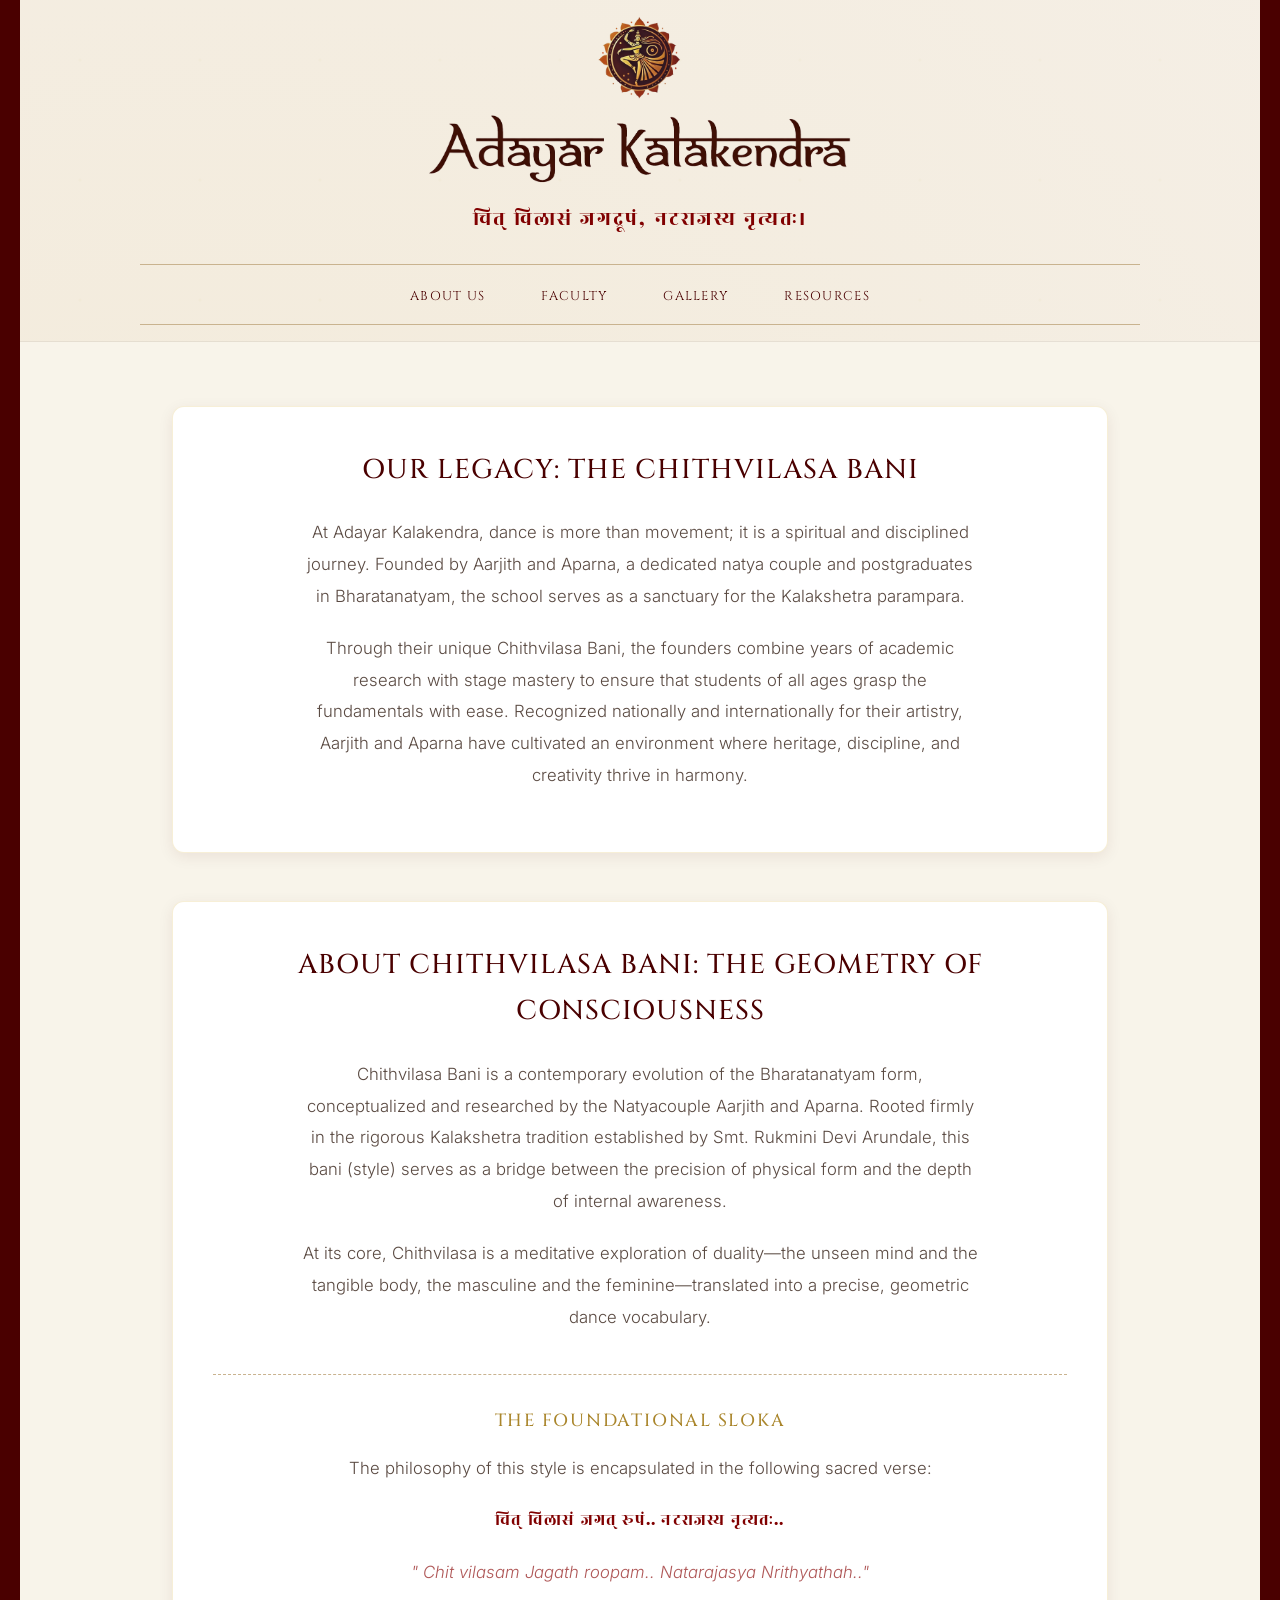
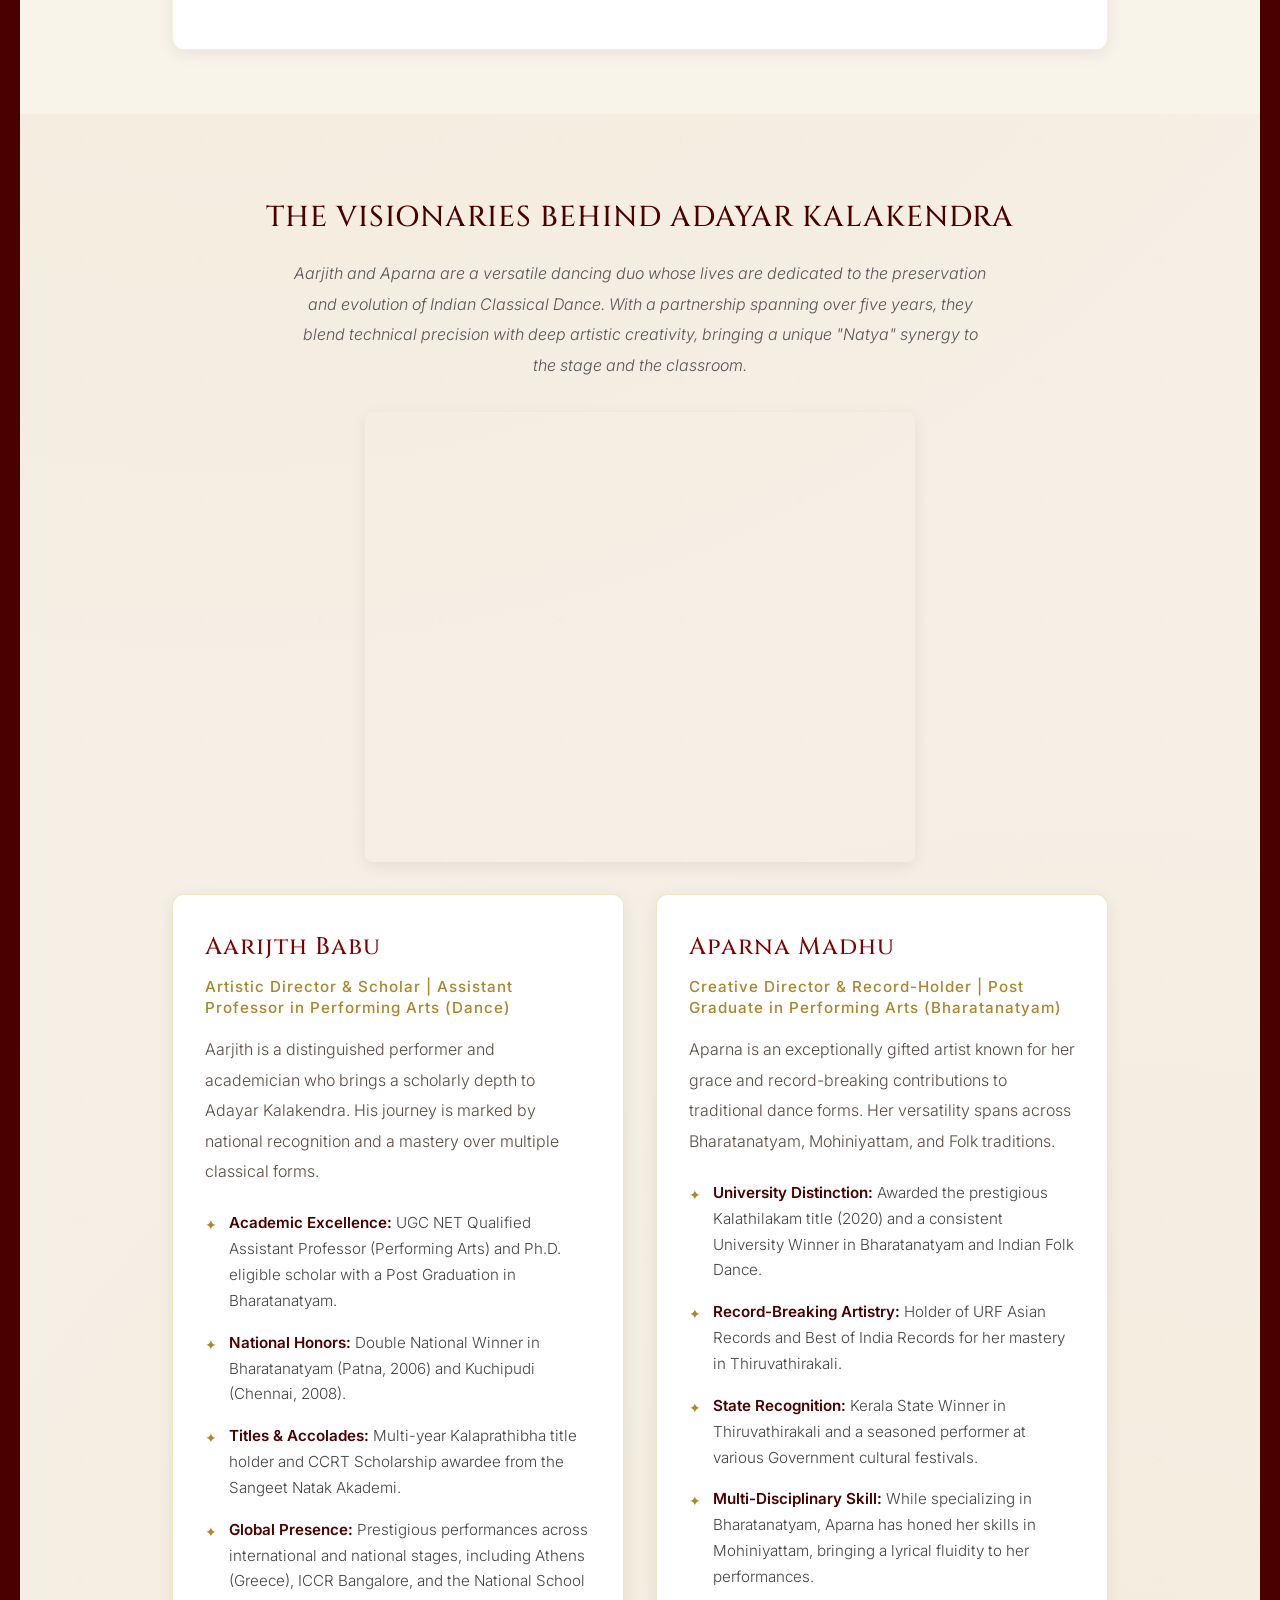
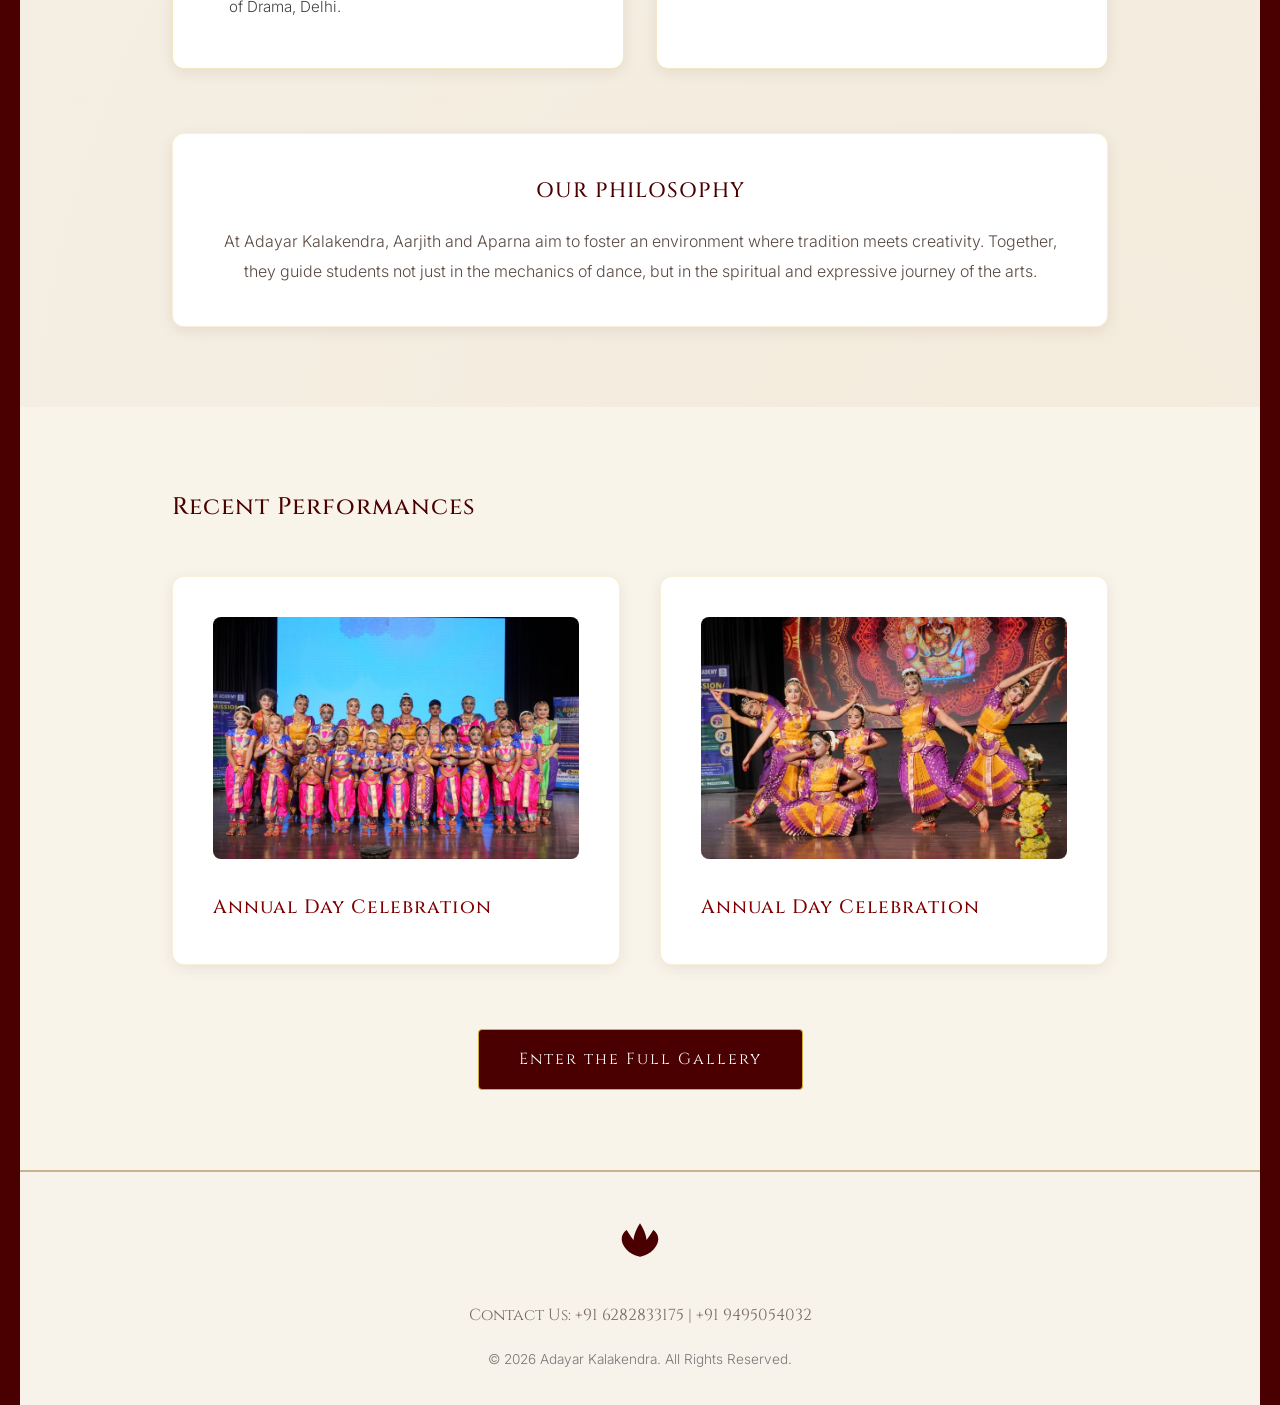
==== commit ed34c0b8: "Update index.html" ====
--- a/index.html
+++ b/index.html
@@ -44,7 +44,7 @@
 </head>
 <body>
   <header class="main-header fade-in">
-    <h1 class="sr-only">Adayar Kalakendra - Traditional Bharatanatyam Dance School</h1>
+   
     <div class="logo-area">
       <!-- The logo of a dancing Nataraja is placed prominently at the top left (flex structure handles layout) -->
       <img src="assets/LogoImageTransparent.png" alt="Nataraja Logo" class="nataraja-logo" />
